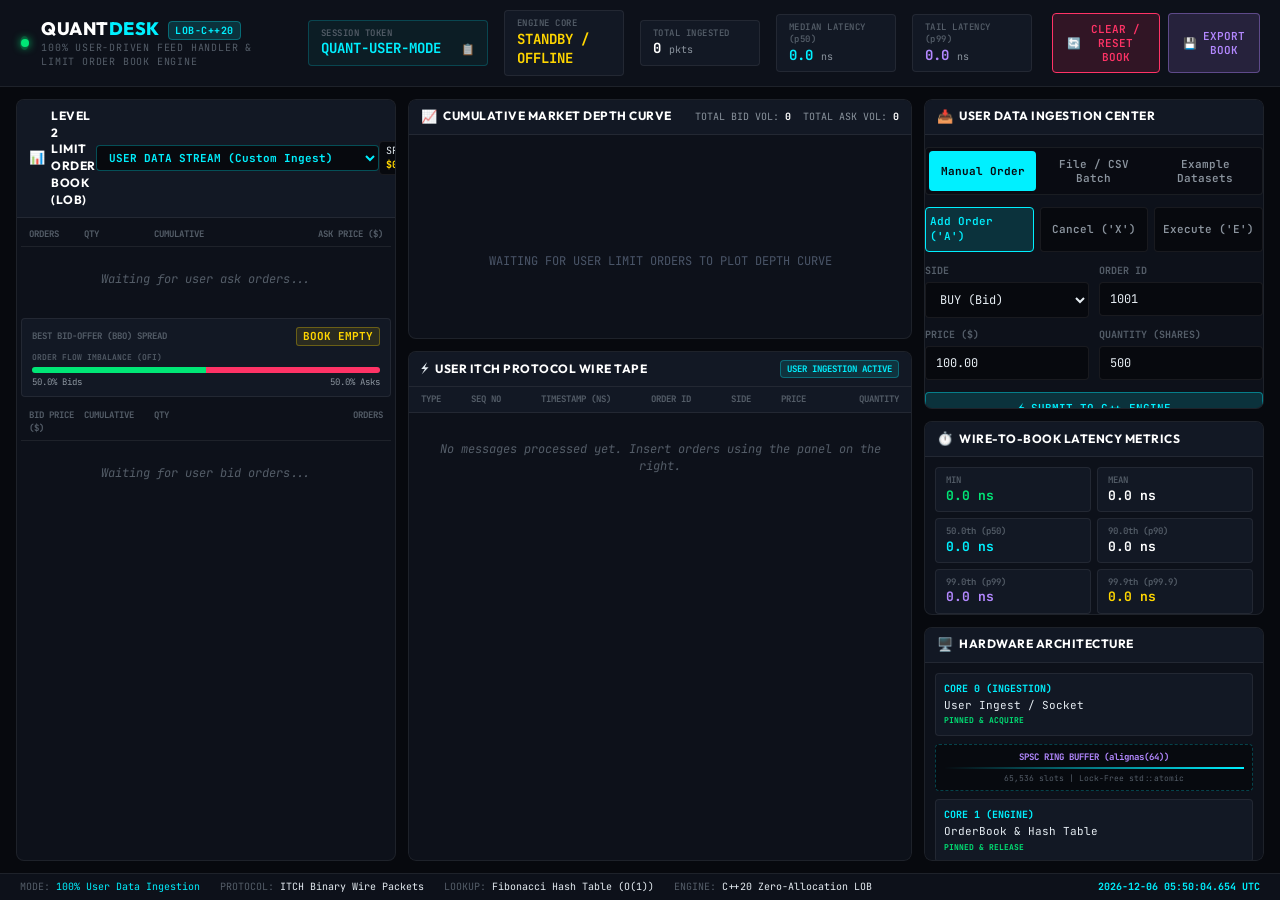
==== web/index.html @ d64a5dad "Initial commit: Institutional C++20 HFT Limit Order Book Engine & User Ingestion Visualizer" ====
<!DOCTYPE html>
<html lang="en">
<head>
    <meta charset="UTF-8">
    <meta name="viewport" content="width=device-width, initial-scale=1.0">
    <title>QuantDesk | Ultra-Low Latency Market Data & Limit Order Book Visualizer</title>
    <meta name="description" content="Institutional HFT Market Data Feed Handler & Level 2 Limit Order Book Real-Time User Data Ingestion Visualizer">
    <link rel="preconnect" href="https://fonts.googleapis.com">
    <link rel="preconnect" href="https://fonts.gstatic.com" crossorigin>
    <link href="https://fonts.googleapis.com/css2?family=JetBrains+Mono:ital,wght@0,300;0,400;0,500;0,700;1,400&family=Outfit:wght@400;500;600;700;800&display=swap" rel="stylesheet">
    <link rel="stylesheet" href="style.css">
</head>
<body class="dark-theme">
    <!-- Top Global Status Bar -->
    <header class="terminal-header">
        <div class="logo-cluster">
            <div class="status-pulse-ring">
                <span class="status-dot"></span>
            </div>
            <div class="logo-text">
                <h1>QUANT<span class="highlight">DESK</span> <span class="badge-hft">LOB-C++20</span></h1>
                <p class="subtitle">100% USER-DRIVEN FEED HANDLER & LIMIT ORDER BOOK ENGINE</p>
            </div>
        </div>

        <div class="global-metrics">
            <div class="metric-card session-card" id="session-card">
                <span class="metric-label">SESSION TOKEN</span>
                <div class="session-token-wrapper">
                    <span class="metric-value text-cyan" id="session-token-val">QUANT-USER-MODE</span>
                    <button id="btn-copy-token" class="btn-icon-only" title="Copy Session Token">📋</button>
                </div>
            </div>
            <div class="metric-card">
                <span class="metric-label">ENGINE CORE</span>
                <span class="metric-value status-online" id="engine-status">ONLINE (HOT-PATH)</span>
            </div>
            <div class="metric-card">
                <span class="metric-label">TOTAL INGESTED</span>
                <span class="metric-value" id="total-ingested-val">0 <small>pkts</small></span>
            </div>
            <div class="metric-card">
                <span class="metric-label">MEDIAN LATENCY (p50)</span>
                <span class="metric-value text-cyan" id="p50-val">0.0 <small>ns</small></span>
            </div>
            <div class="metric-card">
                <span class="metric-label">TAIL LATENCY (p99)</span>
                <span class="metric-value text-purple" id="p99-val">0.0 <small>ns</small></span>
            </div>
        </div>

        <div class="header-actions">
            <button id="btn-reset-book" class="btn btn-danger" title="Clear all orders in book and reset sequence">
                <span class="btn-icon">🔄</span> CLEAR / RESET BOOK
            </button>
            <button id="btn-export-book" class="btn btn-secondary" title="Export current L2 book state as CSV">
                <span class="btn-icon">💾</span> EXPORT BOOK
            </button>
        </div>
    </header>

    <!-- Main Workspace Grid -->
    <main class="dashboard-grid">
        
        <!-- Left Column: Level 2 Limit Order Book (LOB) Ladder -->
        <section class="panel lob-panel">
            <div class="panel-header">
                <div class="panel-title">
                    <span class="icon">📊</span>
                    <h2>LEVEL 2 LIMIT ORDER BOOK (LOB)</h2>
                </div>
                <div class="stock-watchlist-bar">
                    <select id="stock-selector" class="stock-select">
                        <option value="CUSTOM">USER DATA STREAM (Custom Ingest)</option>
                        <option value="AAPL">AAPL - Apple Inc ($225.00)</option>
                        <option value="NVDA">NVDA - NVIDIA Corp ($125.00)</option>
                        <option value="MSFT">MSFT - Microsoft Corp ($415.00)</option>
                        <option value="BTCUSD">BTC/USD - Bitcoin Spot ($65,000.00)</option>
                    </select>
                </div>
                <div class="book-summary-tags">
                    <span class="tag tag-spread">SPREAD: <strong id="lbl-spread">$0.00</strong></span>
                    <span class="tag tag-mid">MID: <strong id="lbl-mid">$0.00</strong></span>
                    <span class="tag tag-micro">MICRO: <strong id="lbl-micro">$0.00</strong></span>
                </div>
            </div>

            <div class="lob-container">
                <!-- Asks Table (Sorted Ascending, Top of Book at bottom) -->
                <div class="lob-half asks-half">
                    <div class="lob-table-header">
                        <span>ORDERS</span>
                        <span>QTY</span>
                        <span>CUMULATIVE</span>
                        <span class="text-right">ASK PRICE ($)</span>
                    </div>
                    <div class="lob-rows" id="asks-rows">
                        <div class="empty-book-hint">Waiting for user ask orders...</div>
                    </div>
                </div>

                <!-- Spread Bar / BBO Separator -->
                <div class="bbo-separator">
                    <div class="bbo-indicator">
                        <span class="bbo-label">BEST BID-OFFER (BBO) SPREAD</span>
                        <span class="bbo-spread-badge" id="bbo-spread-badge">BOOK EMPTY</span>
                    </div>
                    <div class="imbalance-meter">
                        <span class="imbalance-label">ORDER FLOW IMBALANCE (OFI)</span>
                        <div class="imbalance-bar-container">
                            <div class="imbalance-fill-bid" id="ofi-bid-bar" style="width: 50%;"></div>
                            <div class="imbalance-fill-ask" id="ofi-ask-bar" style="width: 50%;"></div>
                        </div>
                        <div class="imbalance-values">
                            <span id="ofi-bid-pct">50.0% Bids</span>
                            <span id="ofi-ask-pct">50.0% Asks</span>
                        </div>
                    </div>
                </div>

                <!-- Bids Table (Sorted Descending, Top of Book at top) -->
                <div class="lob-half bids-half">
                    <div class="lob-table-header">
                        <span>BID PRICE ($)</span>
                        <span>CUMULATIVE</span>
                        <span>QTY</span>
                        <span class="text-right">ORDERS</span>
                    </div>
                    <div class="lob-rows" id="bids-rows">
                        <div class="empty-book-hint">Waiting for user bid orders...</div>
                    </div>
                </div>
            </div>
        </section>

        <!-- Center Column: Visual Market Depth Chart & Time/Sales Tape -->
        <section class="panel center-panel">
            <!-- Market Depth Visualization -->
            <div class="sub-panel depth-chart-subpanel">
                <div class="panel-header">
                    <div class="panel-title">
                        <span class="icon">📈</span>
                        <h2>CUMULATIVE MARKET DEPTH CURVE</h2>
                    </div>
                    <div class="depth-stats">
                        <span>TOTAL BID VOL: <b id="total-bid-vol">0</b></span>
                        <span>TOTAL ASK VOL: <b id="total-ask-vol">0</b></span>
                    </div>
                </div>
                <div class="depth-canvas-wrapper">
                    <canvas id="depth-chart-canvas"></canvas>
                </div>
            </div>

            <!-- Real-Time Time & Sales (ITCH Protocol Packet Stream) -->
            <div class="sub-panel tape-subpanel">
                <div class="panel-header">
                    <div class="panel-title">
                        <span class="icon">⚡</span>
                        <h2>USER ITCH PROTOCOL WIRE TAPE</h2>
                    </div>
                    <span class="badge-live" id="tape-status-badge">USER INGESTION ACTIVE</span>
                </div>
                <div class="tape-table-header">
                    <span>TYPE</span>
                    <span>SEQ NO</span>
                    <span>TIMESTAMP (NS)</span>
                    <span>ORDER ID</span>
                    <span>SIDE</span>
                    <span>PRICE</span>
                    <span class="text-right">QUANTITY</span>
                </div>
                <div class="tape-stream" id="tape-stream">
                    <div class="empty-tape-hint">No messages processed yet. Insert orders using the panel on the right.</div>
                </div>
            </div>
        </section>

        <!-- Right Column: User Ingestion Deck & Diagnostic Suite -->
        <section class="panel right-panel">
            
            <!-- User Ingestion Center with Tabs -->
            <div class="sub-panel ingestion-subpanel">
                <div class="panel-header">
                    <div class="panel-title">
                        <span class="icon">📥</span>
                        <h2>USER DATA INGESTION CENTER</h2>
                    </div>
                </div>

                <!-- Ingestion Tabs -->
                <div class="ingestion-tabs">
                    <button class="tab-btn active" data-tab="tab-manual">Manual Order</button>
                    <button class="tab-btn" data-tab="tab-batch">File / CSV Batch</button>
                    <button class="tab-btn" data-tab="tab-examples">Example Datasets</button>
                </div>

                <!-- Tab 1: Manual Order Placement -->
                <div class="tab-content active" id="tab-manual">
                    <form id="form-manual-order" class="order-form">
                        <div class="form-row action-row">
                            <label class="radio-pill active">
                                <input type="radio" name="order-action" value="A" checked> Add Order ('A')
                            </label>
                            <label class="radio-pill">
                                <input type="radio" name="order-action" value="X"> Cancel ('X')
                            </label>
                            <label class="radio-pill">
                                <input type="radio" name="order-action" value="E"> Execute ('E')
                            </label>
                        </div>

                        <div class="form-grid">
                            <div class="form-group" id="grp-side">
                                <label for="inp-order-side">SIDE</label>
                                <select id="inp-order-side" class="form-control">
                                    <option value="B">BUY (Bid)</option>
                                    <option value="S">SELL (Ask)</option>
                                </select>
                            </div>

                            <div class="form-group">
                                <label for="inp-order-id">ORDER ID</label>
                                <input type="number" id="inp-order-id" class="form-control" value="1001" min="1" required>
                            </div>

                            <div class="form-group" id="grp-price">
                                <label for="inp-order-price">PRICE ($)</label>
                                <input type="number" id="inp-order-price" class="form-control" value="100.00" step="0.01" min="0.01" required>
                            </div>

                            <div class="form-group" id="grp-qty">
                                <label for="inp-order-qty">QUANTITY (SHARES)</label>
                                <input type="number" id="inp-order-qty" class="form-control" value="500" min="1" required>
                            </div>
                        </div>

                        <button type="submit" id="btn-submit-order" class="btn btn-primary btn-block">
                            <span class="btn-icon">⚡</span> SUBMIT TO C++ ENGINE
                        </button>
                    </form>
                </div>

                <!-- Tab 2: File Upload & Batch CSV/JSON Ingestion -->
                <div class="tab-content" id="tab-batch">
                    <div class="batch-upload-box">
                        <div class="file-dropzone" id="file-dropzone">
                            <span class="drop-icon">📁</span>
                            <span>Drop CSV / TXT / JSON data file or click to browse</span>
                            <input type="file" id="file-input" accept=".csv,.txt,.json,.dat" class="hidden-file-input">
                        </div>

                        <div class="batch-textarea-wrapper">
                            <label for="txt-batch-input">OR PASTE RAW ORDER STREAM (CSV FORMAT):</label>
                            <textarea id="txt-batch-input" rows="5" class="batch-textarea" placeholder="A,1001,B,224.95,500&#10;A,1002,B,224.96,800&#10;A,1003,S,225.00,1200&#10;X,1001,0,0,0&#10;E,1003,0,225.00,500"></textarea>
                        </div>

                        <div class="batch-actions-row">
                            <button id="btn-ingest-batch" class="btn btn-primary">
                                <span class="btn-icon">🚀</span> INGEST BATCH TO ENGINE
                            </button>
                            <button id="btn-clear-batch-txt" class="btn btn-outline">
                                CLEAR
                            </button>
                        </div>
                    </div>
                </div>

                <!-- Tab 3: Curated Example Datasets -->
                <div class="tab-content" id="tab-examples">
                    <div class="examples-list">
                        <p class="examples-intro">Select a realistic institutional dataset to explore the engine:</p>
                        
                        <div class="example-card">
                            <div class="example-info">
                                <strong>AAPL L2 Limit Order Book</strong>
                                <small>16 msgs: Clean 5-level Bid/Ask book build + trade</small>
                            </div>
                            <button class="btn btn-sm btn-outline btn-load-example" data-example="aapl">LOAD AAPL</button>
                        </div>

                        <div class="example-card">
                            <div class="example-info">
                                <strong>NVDA High-Activity Order Flow</strong>
                                <small>20 msgs: Active flow with Adds, Cancels & Sweeps</small>
                            </div>
                            <button class="btn btn-sm btn-outline btn-load-example" data-example="nvda">LOAD NVDA</button>
                        </div>

                        <div class="example-card">
                            <div class="example-info">
                                <strong>Market Cross & Spread Sweep</strong>
                                <small>10 msgs: Order matching & top of book sweep</small>
                            </div>
                            <button class="btn btn-sm btn-outline btn-load-example" data-example="sweep">LOAD SWEEP</button>
                        </div>

                        <div class="example-card">
                            <div class="example-info">
                                <strong>100,000 Pkts Benchmark Burst</strong>
                                <small>High-speed microsecond stress test (Core 0 to Core 1)</small>
                            </div>
                            <button class="btn btn-sm btn-secondary" id="btn-run-burst-100k">RUN 100K BURST</button>
                        </div>
                    </div>
                </div>
            </div>

            <!-- Nanosecond Latency Profile -->
            <div class="sub-panel latency-subpanel">
                <div class="panel-header">
                    <div class="panel-title">
                        <span class="icon">⏱️</span>
                        <h2>WIRE-TO-BOOK LATENCY METRICS</h2>
                    </div>
                </div>
                <div class="latency-grid">
                    <div class="latency-cell">
                        <span class="cell-label">MIN</span>
                        <span class="cell-val text-green" id="lat-min">0.0 ns</span>
                    </div>
                    <div class="latency-cell">
                        <span class="cell-label">MEAN</span>
                        <span class="cell-val" id="lat-mean">0.0 ns</span>
                    </div>
                    <div class="latency-cell">
                        <span class="cell-label">50.0th (p50)</span>
                        <span class="cell-val text-cyan" id="lat-p50">0.0 ns</span>
                    </div>
                    <div class="latency-cell">
                        <span class="cell-label">90.0th (p90)</span>
                        <span class="cell-val" id="lat-p90">0.0 ns</span>
                    </div>
                    <div class="latency-cell">
                        <span class="cell-label">99.0th (p99)</span>
                        <span class="cell-val text-purple" id="lat-p99">0.0 ns</span>
                    </div>
                    <div class="latency-cell">
                        <span class="cell-label">99.9th (p99.9)</span>
                        <span class="cell-val text-yellow" id="lat-p999">0.0 ns</span>
                    </div>
                </div>
            </div>

            <!-- Hardware Topology & Zero-Lock SPSC -->
            <div class="sub-panel hardware-subpanel">
                <div class="panel-header">
                    <div class="panel-title">
                        <span class="icon">🖥️</span>
                        <h2>HARDWARE ARCHITECTURE</h2>
                    </div>
                </div>
                <div class="hardware-topology">
                    <div class="core-box core-0">
                        <div class="core-tag">CORE 0 (INGESTION)</div>
                        <div class="core-stat">User Ingest / Socket</div>
                        <div class="core-status">PINNED & ACQUIRE</div>
                    </div>
                    <div class="spsc-link">
                        <span class="spsc-badge">SPSC RING BUFFER (alignas(64))</span>
                        <div class="spsc-flow-animation"></div>
                        <span class="spsc-capacity">65,536 slots | Lock-Free std::atomic</span>
                    </div>
                    <div class="core-box core-1">
                        <div class="core-tag">CORE 1 (ENGINE)</div>
                        <div class="core-stat">OrderBook & Hash Table</div>
                        <div class="core-status">PINNED & RELEASE</div>
                    </div>
                </div>
            </div>

        </section>

    </main>

    <!-- Footer Terminal Bar -->
    <footer class="terminal-footer">
        <div class="footer-item">
            <span class="key">MODE:</span> <span class="val text-cyan">100% User Data Ingestion</span>
        </div>
        <div class="footer-item">
            <span class="key">PROTOCOL:</span> <span class="val">ITCH Binary Wire Packets</span>
        </div>
        <div class="footer-item">
            <span class="key">LOOKUP:</span> <span class="val">Fibonacci Hash Table (O(1))</span>
        </div>
        <div class="footer-item">
            <span class="key">ENGINE:</span> <span class="val">C++20 Zero-Allocation LOB</span>
        </div>
        <div class="footer-item time-item">
            <span id="live-clock">00:00:00.000 UTC</span>
        </div>
    </footer>

    <script src="app.js"></script>
</body>
</html>
---- web/style.css ----
/* ==========================================================================
   QuantDesk - High-Frequency Trading (HFT) Dashboard CSS
   Sleek Dark Theme | Glassmorphism | JetBrains Mono & Outfit
   ========================================================================== */

:root {
    --bg-main: #07090e;
    --bg-panel: #0d111a;
    --bg-subpanel: #121824;
    --bg-row-hover: #192233;
    
    --border-subtle: rgba(255, 255, 255, 0.07);
    --border-accent: rgba(0, 240, 255, 0.25);
    
    --text-primary: #e6edf3;
    --text-secondary: #8b949e;
    --text-muted: #545d68;
    
    --color-bid: #00e676;
    --color-bid-bg: rgba(0, 230, 118, 0.12);
    --color-bid-glow: rgba(0, 230, 118, 0.35);
    
    --color-ask: #ff3366;
    --color-ask-bg: rgba(255, 51, 102, 0.12);
    --color-ask-glow: rgba(255, 51, 102, 0.35);
    
    --color-cyan: #00f0ff;
    --color-purple: #b388ff;
    --color-yellow: #ffd600;
    --color-orange: #ff9100;
    
    --font-mono: 'JetBrains Mono', monospace;
    --font-sans: 'Outfit', -apple-system, BlinkMacSystemFont, sans-serif;
    
    --radius-sm: 4px;
    --radius-md: 8px;
    --radius-lg: 12px;
}

* {
    margin: 0;
    padding: 0;
    box-sizing: border-box;
}

body.dark-theme {
    background-color: var(--bg-main);
    color: var(--text-primary);
    font-family: var(--font-mono);
    font-size: 13px;
    line-height: 1.4;
    overflow-x: hidden;
    height: 100vh;
    display: flex;
    flex-direction: column;
}

/* ==========================================================================
   Header / Global Metrics Bar
   ========================================================================== */
.terminal-header {
    background: var(--bg-panel);
    border-bottom: 1px solid var(--border-subtle);
    padding: 10px 20px;
    display: flex;
    align-items: center;
    justify-content: space-between;
    gap: 20px;
    flex-wrap: nowrap;
}

.logo-cluster {
    display: flex;
    align-items: center;
    gap: 12px;
}

.status-pulse-ring {
    width: 14px;
    height: 14px;
    border-radius: 50%;
    background: rgba(0, 230, 118, 0.2);
    display: flex;
    align-items: center;
    justify-content: center;
    animation: pulseGlow 2s infinite ease-in-out;
}

.status-dot {
    width: 8px;
    height: 8px;
    background: var(--color-bid);
    border-radius: 50%;
    box-shadow: 0 0 8px var(--color-bid);
}

@keyframes pulseGlow {
    0% { transform: scale(1); opacity: 0.8; }
    50% { transform: scale(1.3); opacity: 0.3; }
    100% { transform: scale(1); opacity: 0.8; }
}

.logo-text h1 {
    font-family: var(--font-sans);
    font-size: 18px;
    font-weight: 800;
    letter-spacing: 0.5px;
    color: #ffffff;
}

.logo-text .highlight {
    color: var(--color-cyan);
}

.badge-hft {
    font-family: var(--font-mono);
    font-size: 10px;
    font-weight: 700;
    background: rgba(0, 240, 255, 0.15);
    color: var(--color-cyan);
    border: 1px solid rgba(0, 240, 255, 0.3);
    padding: 2px 6px;
    border-radius: var(--radius-sm);
    margin-left: 6px;
    vertical-align: middle;
}

.logo-text .subtitle {
    font-size: 10px;
    color: var(--text-muted);
    letter-spacing: 0.8px;
}

.global-metrics {
    display: flex;
    align-items: center;
    gap: 16px;
}

.metric-card {
    background: var(--bg-subpanel);
    border: 1px solid var(--border-subtle);
    padding: 6px 12px;
    border-radius: var(--radius-sm);
    display: flex;
    flex-direction: column;
    min-width: 120px;
}

.session-card {
    background: rgba(0, 240, 255, 0.05);
    border-color: rgba(0, 240, 255, 0.2);
    min-width: 180px;
}

.session-token-wrapper {
    display: flex;
    align-items: center;
    justify-content: space-between;
    gap: 6px;
}

.btn-icon-only {
    background: transparent;
    border: none;
    cursor: pointer;
    font-size: 11px;
    opacity: 0.7;
    transition: opacity 0.2s;
}

.btn-icon-only:hover {
    opacity: 1;
}

.stock-watchlist-bar {
    display: flex;
    align-items: center;
    gap: 8px;
}

.stock-select {
    background: var(--bg-main);
    color: var(--color-cyan);
    border: 1px solid rgba(0, 240, 255, 0.3);
    padding: 4px 8px;
    border-radius: var(--radius-sm);
    font-family: var(--font-mono);
    font-size: 11px;
    font-weight: 700;
    outline: none;
    cursor: pointer;
}

.stock-select option {
    background: var(--bg-subpanel);
    color: var(--text-primary);
}

.metric-label {
    font-size: 9px;
    color: var(--text-muted);
    font-weight: 600;
    letter-spacing: 0.5px;
}


.metric-value {
    font-size: 14px;
    font-weight: 700;
    color: #ffffff;
}

.metric-value small {
    font-size: 10px;
    font-weight: 400;
    color: var(--text-secondary);
}

.status-online {
    color: var(--color-bid) !important;
}

.text-cyan { color: var(--color-cyan) !important; }
.text-purple { color: var(--color-purple) !important; }
.text-green { color: var(--color-bid) !important; }
.text-yellow { color: var(--color-yellow) !important; }
.text-red { color: var(--color-ask) !important; }
.text-right { text-align: right; }

.header-actions {
    display: flex;
    gap: 8px;
}

.btn {
    font-family: var(--font-mono);
    font-size: 11px;
    font-weight: 600;
    padding: 8px 14px;
    border-radius: var(--radius-sm);
    cursor: pointer;
    border: 1px solid transparent;
    transition: all 0.2s ease;
    display: inline-flex;
    align-items: center;
    gap: 6px;
}

.btn-primary {
    background: rgba(0, 240, 255, 0.15);
    color: var(--color-cyan);
    border-color: rgba(0, 240, 255, 0.4);
}

.btn-primary:hover {
    background: rgba(0, 240, 255, 0.25);
    box-shadow: 0 0 12px rgba(0, 240, 255, 0.3);
}

.btn-secondary {
    background: rgba(179, 136, 255, 0.15);
    color: var(--color-purple);
    border-color: rgba(179, 136, 255, 0.4);
}

.btn-secondary:hover {
    background: rgba(179, 136, 255, 0.25);
    box-shadow: 0 0 12px rgba(179, 136, 255, 0.3);
}

.btn-outline {
    background: transparent;
    color: var(--text-secondary);
    border-color: var(--border-subtle);
}

.btn-outline:hover {
    background: var(--bg-row-hover);
    color: var(--text-primary);
    border-color: rgba(255, 255, 255, 0.2);
}

.btn-sm {
    padding: 5px 10px;
    font-size: 10px;
}

/* ==========================================================================
   Main Grid Layout
   ========================================================================== */
.dashboard-grid {
    flex: 1;
    display: grid;
    grid-template-columns: 380px 1fr 340px;
    gap: 12px;
    padding: 12px 16px;
    overflow: hidden;
}

.panel {
    background: var(--bg-panel);
    border: 1px solid var(--border-subtle);
    border-radius: var(--radius-md);
    display: flex;
    flex-direction: column;
    overflow: hidden;
}

.panel-header {
    background: var(--bg-subpanel);
    border-bottom: 1px solid var(--border-subtle);
    padding: 8px 12px;
    display: flex;
    align-items: center;
    justify-content: space-between;
}

.panel-title {
    display: flex;
    align-items: center;
    gap: 6px;
}

.panel-title h2 {
    font-family: var(--font-sans);
    font-size: 12px;
    font-weight: 700;
    letter-spacing: 0.5px;
    color: #ffffff;
}

.book-summary-tags {
    display: flex;
    gap: 6px;
}

.tag {
    font-size: 10px;
    padding: 2px 6px;
    border-radius: var(--radius-sm);
    background: var(--bg-main);
    border: 1px solid var(--border-subtle);
}

.tag-spread strong { color: var(--color-yellow); }
.tag-mid strong { color: var(--color-cyan); }
.tag-micro strong { color: var(--color-purple); }

/* ==========================================================================
   Level 2 Limit Order Book (LOB) Ladder
   ========================================================================== */
.lob-panel {
    display: flex;
    flex-direction: column;
}

.lob-container {
    flex: 1;
    display: flex;
    flex-direction: column;
    overflow-y: auto;
    padding: 4px;
}

.lob-half {
    display: flex;
    flex-direction: column;
}

.lob-table-header {
    display: grid;
    grid-template-columns: 55px 70px 85px 1fr;
    padding: 6px 8px;
    font-size: 9px;
    font-weight: 700;
    color: var(--text-muted);
    border-bottom: 1px solid var(--border-subtle);
}

.lob-rows {
    display: flex;
    flex-direction: column;
    gap: 2px;
}

.lob-row {
    display: grid;
    grid-template-columns: 55px 70px 85px 1fr;
    padding: 5px 8px;
    font-size: 12px;
    font-weight: 500;
    position: relative;
    border-radius: 2px;
    transition: background 0.15s ease;
    align-items: center;
}

.lob-row .depth-bar {
    position: absolute;
    top: 0;
    bottom: 0;
    right: 0;
    pointer-events: none;
    z-index: 0;
    opacity: 0.4;
    transition: width 0.2s cubic-bezier(0.2, 0.8, 0.2, 1);
}

.lob-row span {
    position: relative;
    z-index: 1;
}

.ask-row {
    color: #ff99aa;
}
.ask-row:hover {
    background: rgba(255, 51, 102, 0.1);
}
.ask-row .depth-bar {
    background: linear-gradient(90deg, rgba(255, 51, 102, 0.05), rgba(255, 51, 102, 0.4));
    border-right: 2px solid var(--color-ask);
}
.ask-row .price-col {
    color: var(--color-ask);
    font-weight: 700;
}

.bid-row {
    color: #99ffbb;
}
.bid-row:hover {
    background: rgba(0, 230, 118, 0.1);
}
.bid-row .depth-bar {
    background: linear-gradient(90deg, rgba(0, 230, 118, 0.05), rgba(0, 230, 118, 0.4));
    border-right: 2px solid var(--color-bid);
}
.bid-row .price-col {
    color: var(--color-bid);
    font-weight: 700;
}

.bbo-separator {
    background: var(--bg-subpanel);
    border: 1px solid var(--border-subtle);
    margin: 6px 0;
    padding: 8px 10px;
    border-radius: var(--radius-sm);
    display: flex;
    flex-direction: column;
    gap: 6px;
}

.bbo-indicator {
    display: flex;
    justify-content: space-between;
    align-items: center;
}

.bbo-label {
    font-size: 9px;
    font-weight: 700;
    color: var(--text-muted);
}

.bbo-spread-badge {
    font-size: 11px;
    font-weight: 700;
    color: var(--color-yellow);
    background: rgba(255, 214, 0, 0.1);
    border: 1px solid rgba(255, 214, 0, 0.3);
    padding: 1px 6px;
    border-radius: 3px;
}

.imbalance-meter {
    display: flex;
    flex-direction: column;
    gap: 3px;
}

.imbalance-label {
    font-size: 8px;
    color: var(--text-muted);
    font-weight: 600;
}

.imbalance-bar-container {
    height: 6px;
    background: #1c2433;
    border-radius: 3px;
    display: flex;
    overflow: hidden;
}

.imbalance-fill-bid {
    background: var(--color-bid);
    transition: width 0.3s ease;
}

.imbalance-fill-ask {
    background: var(--color-ask);
    transition: width 0.3s ease;
}

.imbalance-values {
    display: flex;
    justify-content: space-between;
    font-size: 9px;
    color: var(--text-secondary);
}

/* ==========================================================================
   Center Panel: Depth Chart & Packet Tape
   ========================================================================== */
.center-panel {
    display: flex;
    flex-direction: column;
    gap: 12px;
    background: transparent;
    border: none;
}

.sub-panel {
    background: var(--bg-panel);
    border: 1px solid var(--border-subtle);
    border-radius: var(--radius-md);
    overflow: hidden;
    display: flex;
    flex-direction: column;
}

.depth-chart-subpanel {
    height: 240px;
}

.depth-stats {
    font-size: 10px;
    color: var(--text-secondary);
    display: flex;
    gap: 12px;
}
.depth-stats b { color: #ffffff; }

.depth-canvas-wrapper {
    flex: 1;
    position: relative;
    padding: 8px;
}

#depth-chart-canvas {
    width: 100%;
    height: 100%;
    display: block;
}

.tape-subpanel {
    flex: 1;
    min-height: 250px;
}

.badge-live {
    font-size: 9px;
    font-weight: 700;
    color: var(--color-cyan);
    background: rgba(0, 240, 255, 0.12);
    border: 1px solid rgba(0, 240, 255, 0.3);
    padding: 2px 6px;
    border-radius: var(--radius-sm);
    animation: pulseGlow 1.5s infinite;
}

.tape-table-header {
    display: grid;
    grid-template-columns: 50px 70px 110px 80px 50px 70px 1fr;
    padding: 6px 12px;
    font-size: 9px;
    font-weight: 700;
    color: var(--text-muted);
    border-bottom: 1px solid var(--border-subtle);
    background: var(--bg-subpanel);
}

.tape-stream {
    flex: 1;
    overflow-y: hidden;
    display: flex;
    flex-direction: column;
    gap: 2px;
    padding: 4px;
}

.tape-row {
    display: grid;
    grid-template-columns: 50px 70px 110px 80px 50px 70px 1fr;
    padding: 4px 8px;
    font-size: 11px;
    border-radius: 2px;
    background: rgba(255, 255, 255, 0.02);
    transition: all 0.2s ease;
    animation: fadeInSlide 0.15s ease-out;
}

@keyframes fadeInSlide {
    0% { opacity: 0; transform: translateY(-4px); }
    100% { opacity: 1; transform: translateY(0); }
}

.tape-row.type-A { color: var(--color-cyan); }
.tape-row.type-X { color: var(--color-orange); }
.tape-row.type-E { color: var(--color-purple); font-weight: 700; background: rgba(179, 136, 255, 0.08); }

.tag-msg {
    font-size: 9px;
    font-weight: 700;
    padding: 1px 4px;
    border-radius: 2px;
    text-align: center;
    width: fit-content;
}
.tag-A { background: rgba(0, 240, 255, 0.2); color: var(--color-cyan); }
.tag-X { background: rgba(255, 145, 0, 0.2); color: var(--color-orange); }
.tag-E { background: rgba(179, 136, 255, 0.25); color: var(--color-purple); }

/* ==========================================================================
   Right Column: Diagnostics & Hardware
   ========================================================================== */
.right-panel {
    display: flex;
    flex-direction: column;
    gap: 12px;
    background: transparent;
    border: none;
}

.latency-grid {
    display: grid;
    grid-template-columns: 1fr 1fr;
    gap: 6px;
    padding: 10px;
}

.latency-cell {
    background: var(--bg-subpanel);
    border: 1px solid var(--border-subtle);
    padding: 6px 10px;
    border-radius: var(--radius-sm);
    display: flex;
    flex-direction: column;
}

.cell-label {
    font-size: 9px;
    color: var(--text-muted);
    font-weight: 600;
}

.cell-val {
    font-size: 13px;
    font-weight: 700;
    color: #ffffff;
}

.latency-histogram-box {
    padding: 0 10px 10px 10px;
}

.histogram-title {
    font-size: 8px;
    color: var(--text-muted);
    font-weight: 700;
    margin-bottom: 6px;
}

.hist-bars {
    display: grid;
    grid-template-columns: repeat(5, 1fr);
    gap: 4px;
    height: 50px;
    align-items: flex-end;
}

.hist-bar-col {
    display: flex;
    flex-direction: column;
    align-items: center;
    height: 100%;
    justify-content: flex-end;
    gap: 2px;
}

.hist-fill {
    width: 100%;
    background: linear-gradient(180deg, var(--color-cyan), rgba(0, 240, 255, 0.2));
    border-radius: 2px 2px 0 0;
    min-height: 4px;
    transition: height 0.3s ease;
}

.hist-bar-col span {
    font-size: 8px;
    color: var(--text-muted);
}

.hardware-topology {
    padding: 10px;
    display: flex;
    flex-direction: column;
    gap: 8px;
}

.core-box {
    background: var(--bg-subpanel);
    border: 1px solid var(--border-subtle);
    padding: 8px;
    border-radius: var(--radius-sm);
    display: flex;
    flex-direction: column;
    gap: 2px;
}

.core-tag {
    font-size: 10px;
    font-weight: 700;
    color: var(--color-cyan);
}

.core-stat {
    font-size: 11px;
    color: var(--text-primary);
}

.core-status {
    font-size: 8px;
    color: var(--color-bid);
    font-weight: 700;
}

.spsc-link {
    background: rgba(0, 0, 0, 0.4);
    border: 1px dashed var(--border-accent);
    padding: 6px 8px;
    border-radius: var(--radius-sm);
    text-align: center;
    display: flex;
    flex-direction: column;
    gap: 4px;
    position: relative;
}

.spsc-badge {
    font-size: 9px;
    font-weight: 700;
    color: var(--color-purple);
}

.spsc-capacity {
    font-size: 8px;
    color: var(--text-muted);
}

.spsc-flow-animation {
    height: 2px;
    background: linear-gradient(90deg, transparent, var(--color-cyan), transparent);
    background-size: 200% 100%;
    animation: flowLine 1.5s infinite linear;
}

@keyframes flowLine {
    0% { background-position: 200% 0; }
    100% { background-position: -200% 0; }
}

.controls-list {
    padding: 10px;
    display: flex;
    flex-direction: column;
    gap: 10px;
}

.control-row {
    display: flex;
    flex-direction: column;
    gap: 4px;
}

.control-row label {
    font-size: 10px;
    color: var(--text-secondary);
    display: flex;
    justify-content: space-between;
}
.control-row label span {
    color: var(--color-cyan);
    font-weight: 700;
}

input[type="range"] {
    appearance: none;
    -webkit-appearance: none;
    width: 100%;
    height: 4px;
    background: #1e2638;
    border-radius: 2px;
    outline: none;
}

input[type="range"]::-webkit-slider-thumb {
    appearance: none;
    -webkit-appearance: none;
    width: 12px;
    height: 12px;
    border-radius: 50%;
    background: var(--color-cyan);
    cursor: pointer;
    box-shadow: 0 0 6px var(--color-cyan);
}

.control-buttons-grid {
    display: grid;
    grid-template-columns: 1fr 1fr;
    gap: 6px;
    margin-top: 4px;
}

/* ==========================================================================
   Footer Status Bar
   ========================================================================== */
.terminal-footer {
    background: var(--bg-panel);
    border-top: 1px solid var(--border-subtle);
    padding: 6px 20px;
    display: flex;
    align-items: center;
    gap: 20px;
    font-size: 10px;
    color: var(--text-muted);
}

.footer-item {
    display: flex;
    gap: 6px;
}

/* ==========================================================================
   Modal Overlay: Investor Stock Manager
   ========================================================================== */
.modal-overlay {
    position: fixed;
    top: 0;
    left: 0;
    width: 100vw;
    height: 100vh;
    background: rgba(7, 9, 14, 0.85);
    backdrop-filter: blur(6px);
    z-index: 999;
    display: flex;
    align-items: center;
    justify-content: center;
    transition: opacity 0.25s ease;
}

.modal-overlay.hidden {
    display: none;
    opacity: 0;
    pointer-events: none;
}

.modal-card {
    background: var(--bg-panel);
    border: 1px solid var(--border-accent);
    box-shadow: 0 0 30px rgba(0, 240, 255, 0.2);
    border-radius: var(--radius-md);
    width: 420px;
    max-width: 90vw;
    display: flex;
    flex-direction: column;
    overflow: hidden;
    animation: modalPop 0.2s cubic-bezier(0.2, 0.8, 0.2, 1);
}

@keyframes modalPop {
    0% { transform: scale(0.92); opacity: 0; }
    100% { transform: scale(1); opacity: 1; }
}

.modal-header {
    background: var(--bg-subpanel);
    border-bottom: 1px solid var(--border-subtle);
    padding: 12px 16px;
    display: flex;
    align-items: center;
    justify-content: space-between;
}

.modal-header h3 {
    font-family: var(--font-sans);
    font-size: 13px;
    font-weight: 700;
    color: var(--color-cyan);
}

.modal-close {
    background: transparent;
    border: none;
    color: var(--text-secondary);
    font-size: 20px;
    cursor: pointer;
}

.modal-close:hover {
    color: #ffffff;
}

.modal-body {
    padding: 16px;
    display: flex;
    flex-direction: column;
    gap: 12px;
}

.form-group {
    display: flex;
    flex-direction: column;
    gap: 4px;
}

.form-group label {
    font-size: 10px;
    color: var(--text-muted);
    font-weight: 700;
}

.form-group input {
    background: var(--bg-main);
    border: 1px solid var(--border-subtle);
    color: var(--text-primary);
    padding: 8px 10px;
    border-radius: var(--radius-sm);
    font-family: var(--font-mono);
    font-size: 12px;
    outline: none;
}

.form-group input:focus {
    border-color: var(--color-cyan);
    box-shadow: 0 0 8px rgba(0, 240, 255, 0.3);
}

.modal-footer {
    background: var(--bg-subpanel);
    border-top: 1px solid var(--border-subtle);
    padding: 12px 16px;
    display: flex;
    justify-content: flex-end;
    gap: 8px;
}


.footer-item .val {
    color: var(--text-primary);
}

.time-item {
    margin-left: auto;
    font-weight: 700;
    color: var(--color-cyan);
}

/* ==========================================================================
   User Ingestion Center & Form Styles
   ========================================================================== */
.ingestion-subpanel {
    display: flex;
    flex-direction: column;
    gap: 12px;
}

.ingestion-tabs {
    display: flex;
    background: rgba(0, 0, 0, 0.3);
    border: 1px solid var(--border-subtle);
    border-radius: var(--radius-sm);
    padding: 3px;
    gap: 4px;
}

.tab-btn {
    flex: 1;
    background: transparent;
    border: none;
    color: var(--text-secondary);
    font-family: var(--font-mono);
    font-size: 11px;
    font-weight: 600;
    padding: 6px 8px;
    border-radius: var(--radius-sm);
    cursor: pointer;
    transition: all 0.2s ease;
    text-align: center;
}

.tab-btn:hover {
    color: var(--text-primary);
    background: rgba(255, 255, 255, 0.05);
}

.tab-btn.active {
    background: var(--color-cyan);
    color: #07090e;
    font-weight: 700;
}

.tab-content {
    display: none;
}

.tab-content.active {
    display: block;
}

/* Order Form */
.order-form {
    display: flex;
    flex-direction: column;
    gap: 12px;
}

.action-row {
    display: flex;
    gap: 6px;
}

.radio-pill {
    flex: 1;
    display: flex;
    align-items: center;
    justify-content: center;
    gap: 4px;
    background: var(--bg-main);
    border: 1px solid var(--border-subtle);
    padding: 6px 4px;
    border-radius: var(--radius-sm);
    font-size: 11px;
    font-weight: 600;
    cursor: pointer;
    color: var(--text-secondary);
    transition: all 0.2s ease;
}

.radio-pill input {
    display: none;
}

.radio-pill:hover {
    border-color: rgba(255, 255, 255, 0.2);
}

.radio-pill.active {
    background: rgba(0, 240, 255, 0.15);
    border-color: var(--color-cyan);
    color: var(--color-cyan);
}

.form-grid {
    display: grid;
    grid-template-columns: 1fr 1fr;
    gap: 10px;
}

.form-control {
    background: var(--bg-main);
    border: 1px solid var(--border-subtle);
    color: var(--text-primary);
    padding: 8px 10px;
    border-radius: var(--radius-sm);
    font-family: var(--font-mono);
    font-size: 12px;
    outline: none;
    width: 100%;
}

.form-control:focus {
    border-color: var(--color-cyan);
    box-shadow: 0 0 8px rgba(0, 240, 255, 0.25);
}

.btn-block {
    width: 100%;
    justify-content: center;
}

.btn-danger {
    background: rgba(255, 51, 102, 0.15);
    border: 1px solid var(--color-ask);
    color: var(--color-ask);
}

.btn-danger:hover {
    background: var(--color-ask);
    color: #ffffff;
    box-shadow: 0 0 10px var(--color-ask-glow);
}

/* File Dropzone & Batch Textarea */
.file-dropzone {
    border: 2px dashed var(--border-subtle);
    border-radius: var(--radius-md);
    padding: 16px;
    text-align: center;
    display: flex;
    flex-direction: column;
    align-items: center;
    gap: 6px;
    color: var(--text-secondary);
    cursor: pointer;
    background: rgba(0, 0, 0, 0.2);
    transition: all 0.2s ease;
    margin-bottom: 10px;
}

.file-dropzone:hover, .file-dropzone.drag-active {
    border-color: var(--color-cyan);
    background: rgba(0, 240, 255, 0.05);
    color: var(--text-primary);
}

.drop-icon {
    font-size: 20px;
}

.hidden-file-input {
    display: none;
}

.batch-textarea-wrapper label {
    font-size: 10px;
    font-weight: 700;
    color: var(--text-muted);
    margin-bottom: 4px;
    display: block;
}

.batch-textarea {
    width: 100%;
    background: var(--bg-main);
    border: 1px solid var(--border-subtle);
    color: var(--text-primary);
    padding: 8px;
    font-family: var(--font-mono);
    font-size: 11px;
    border-radius: var(--radius-sm);
    resize: vertical;
    outline: none;
}

.batch-textarea:focus {
    border-color: var(--color-cyan);
}

.batch-actions-row {
    display: flex;
    gap: 8px;
    margin-top: 10px;
}

/* Examples List */
.examples-list {
    display: flex;
    flex-direction: column;
    gap: 8px;
}

.examples-intro {
    font-size: 11px;
    color: var(--text-secondary);
    margin-bottom: 4px;
}

.example-card {
    background: var(--bg-main);
    border: 1px solid var(--border-subtle);
    padding: 10px 12px;
    border-radius: var(--radius-sm);
    display: flex;
    align-items: center;
    justify-content: space-between;
    gap: 10px;
    transition: border-color 0.2s ease;
}

.example-card:hover {
    border-color: rgba(255, 255, 255, 0.2);
}

.example-info {
    display: flex;
    flex-direction: column;
    gap: 2px;
}

.example-info strong {
    font-size: 12px;
    color: var(--text-primary);
}

.example-info small {
    font-size: 10px;
    color: var(--text-muted);
}

/* Empty Hints */
.empty-book-hint, .empty-tape-hint {
    padding: 24px 16px;
    text-align: center;
    color: var(--text-muted);
    font-size: 12px;
    font-style: italic;
}
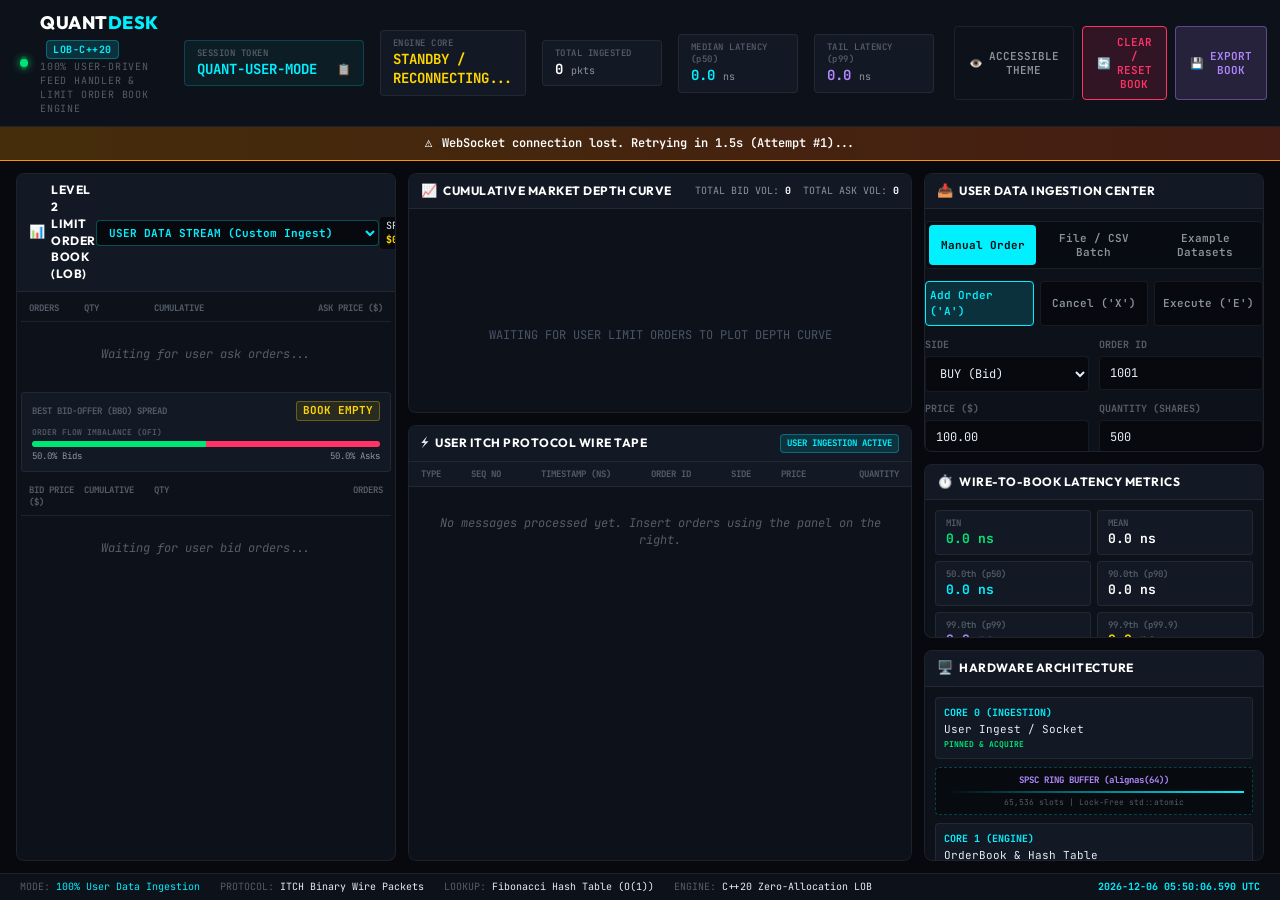
==== commit c2109b44: "feat: complete production-readiness hardening review across all 12 phases - Phase 1: Add protocol bo" ====
--- a/web/index.html
+++ b/web/index.html
@@ -50,17 +50,26 @@
         </div>
 
         <div class="header-actions">
-            <button id="btn-reset-book" class="btn btn-danger" title="Clear all orders in book and reset sequence">
+            <button id="btn-colorblind-mode" class="btn btn-outline" title="Toggle Accessible / Colorblind Mode" aria-label="Toggle Colorblind Mode">
+                <span class="btn-icon">👁️</span> ACCESSIBLE THEME
+            </button>
+            <button id="btn-reset-book" class="btn btn-danger" title="Clear all orders in book and reset sequence" aria-label="Clear or Reset Book">
                 <span class="btn-icon">🔄</span> CLEAR / RESET BOOK
             </button>
-            <button id="btn-export-book" class="btn btn-secondary" title="Export current L2 book state as CSV">
+            <button id="btn-export-book" class="btn btn-secondary" title="Export current L2 book state as CSV" aria-label="Export Book to CSV">
                 <span class="btn-icon">💾</span> EXPORT BOOK
             </button>
         </div>
     </header>
 
+    <!-- WebSocket Reconnecting Notification Banner -->
+    <div id="reconnect-banner" class="reconnect-banner hidden" role="alert">
+        <span class="pulse-warning">⚠️</span>
+        <span id="reconnect-msg">Reconnecting to C++ Limit Order Book bridge...</span>
+    </div>
+
     <!-- Main Workspace Grid -->
-    <main class="dashboard-grid">
+    <main class="dashboard-grid" role="main">
         
         <!-- Left Column: Level 2 Limit Order Book (LOB) Ladder -->
         <section class="panel lob-panel">
--- a/web/style.css
+++ b/web/style.css
@@ -1219,3 +1219,76 @@
     font-size: 12px;
     font-style: italic;
 }
+
+/* ==========================================================================
+   Accessible Colorblind Theme (Deuteranopia / Protanopia Safe)
+   ========================================================================== */
+body.colorblind-theme {
+    --color-bid: #2196f3;           /* High-contrast blue for Bids */
+    --color-bid-bg: rgba(33, 150, 243, 0.16);
+    --color-bid-glow: rgba(33, 150, 243, 0.4);
+
+    --color-ask: #ff9800;           /* High-contrast amber/orange for Asks */
+    --color-ask-bg: rgba(255, 152, 0, 0.16);
+    --color-ask-glow: rgba(255, 152, 0, 0.4);
+}
+
+/* ==========================================================================
+   WebSocket Reconnecting Banner
+   ========================================================================== */
+.reconnect-banner {
+    background: linear-gradient(90deg, rgba(255, 152, 0, 0.25), rgba(255, 87, 34, 0.25));
+    border-bottom: 1px solid var(--color-orange);
+    color: #fff;
+    padding: 8px 20px;
+    display: flex;
+    align-items: center;
+    justify-content: center;
+    gap: 10px;
+    font-size: 12px;
+    font-weight: 600;
+    transition: all 0.3s ease;
+}
+
+.reconnect-banner.hidden {
+    display: none;
+}
+
+.pulse-warning {
+    animation: blinkWarning 1s infinite;
+}
+
+@keyframes blinkWarning {
+    0%, 100% { opacity: 1; }
+    50% { opacity: 0.3; }
+}
+
+/* ==========================================================================
+   Responsive Breakpoints (Desktop -> Tablet -> Mobile)
+   ========================================================================== */
+@media (max-width: 1200px) {
+    .dashboard-grid {
+        grid-template-columns: 1fr 1fr;
+    }
+    .right-panel {
+        grid-column: span 2;
+    }
+}
+
+@media (max-width: 768px) {
+    .dashboard-grid {
+        grid-template-columns: 1fr;
+        height: auto;
+    }
+    .right-panel, .center-panel, .lob-panel {
+        grid-column: span 1;
+    }
+    .terminal-header {
+        flex-direction: column;
+        align-items: flex-start;
+        gap: 10px;
+    }
+    .global-metrics {
+        flex-wrap: wrap;
+    }
+}
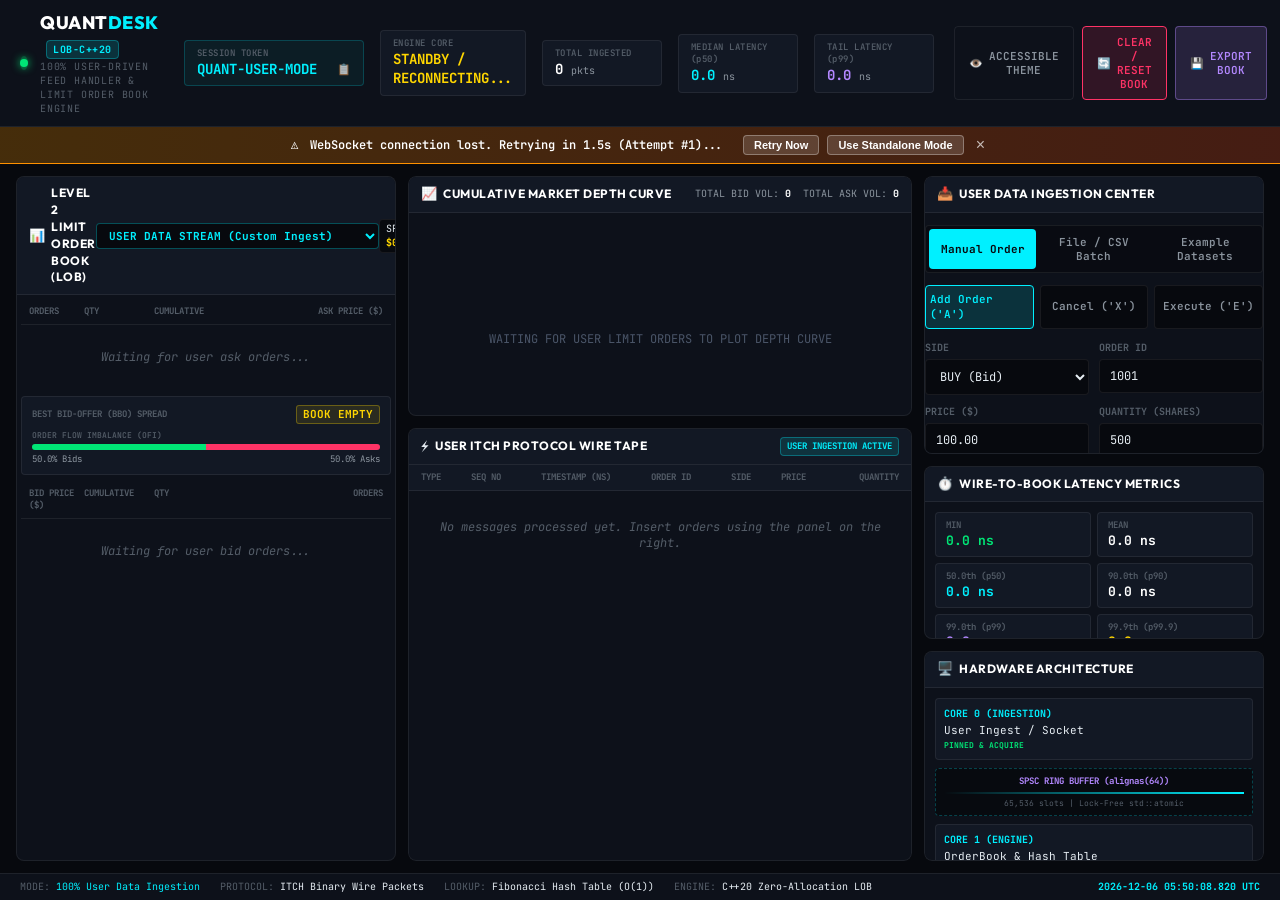
==== commit aa0d7519: "fix(web): add Retry Now, Use Standalone Mode, and Dismiss controls to WebSocket reconnect banner" ====
--- a/web/index.html
+++ b/web/index.html
@@ -66,6 +66,11 @@
     <div id="reconnect-banner" class="reconnect-banner hidden" role="alert">
         <span class="pulse-warning">⚠️</span>
         <span id="reconnect-msg">Reconnecting to C++ Limit Order Book bridge...</span>
+        <div class="banner-actions">
+            <button id="btn-banner-retry" class="btn-banner" title="Retry WebSocket Connection Now">Retry Now</button>
+            <button id="btn-banner-standalone" class="btn-banner" title="Use In-Browser Standalone Ingestion Mode">Use Standalone Mode</button>
+            <button id="btn-banner-dismiss" class="btn-banner-close" title="Dismiss notification">&times;</button>
+        </div>
     </div>
 
     <!-- Main Workspace Grid -->
--- a/web/style.css
+++ b/web/style.css
@@ -1244,10 +1244,50 @@
     display: flex;
     align-items: center;
     justify-content: center;
-    gap: 10px;
+    gap: 12px;
     font-size: 12px;
     font-weight: 600;
     transition: all 0.3s ease;
+    flex-wrap: wrap;
+}
+
+.banner-actions {
+    display: flex;
+    align-items: center;
+    gap: 8px;
+    margin-left: 8px;
+}
+
+.btn-banner {
+    background: rgba(255, 255, 255, 0.15);
+    border: 1px solid rgba(255, 255, 255, 0.3);
+    color: #fff;
+    padding: 3px 10px;
+    border-radius: 4px;
+    font-size: 11px;
+    font-weight: 600;
+    cursor: pointer;
+    transition: all 0.2s ease;
+}
+
+.btn-banner:hover {
+    background: rgba(255, 255, 255, 0.3);
+    border-color: #fff;
+}
+
+.btn-banner-close {
+    background: transparent;
+    border: none;
+    color: rgba(255, 255, 255, 0.7);
+    font-size: 16px;
+    line-height: 1;
+    cursor: pointer;
+    padding: 0 4px;
+    transition: color 0.2s ease;
+}
+
+.btn-banner-close:hover {
+    color: #fff;
 }
 
 .reconnect-banner.hidden {
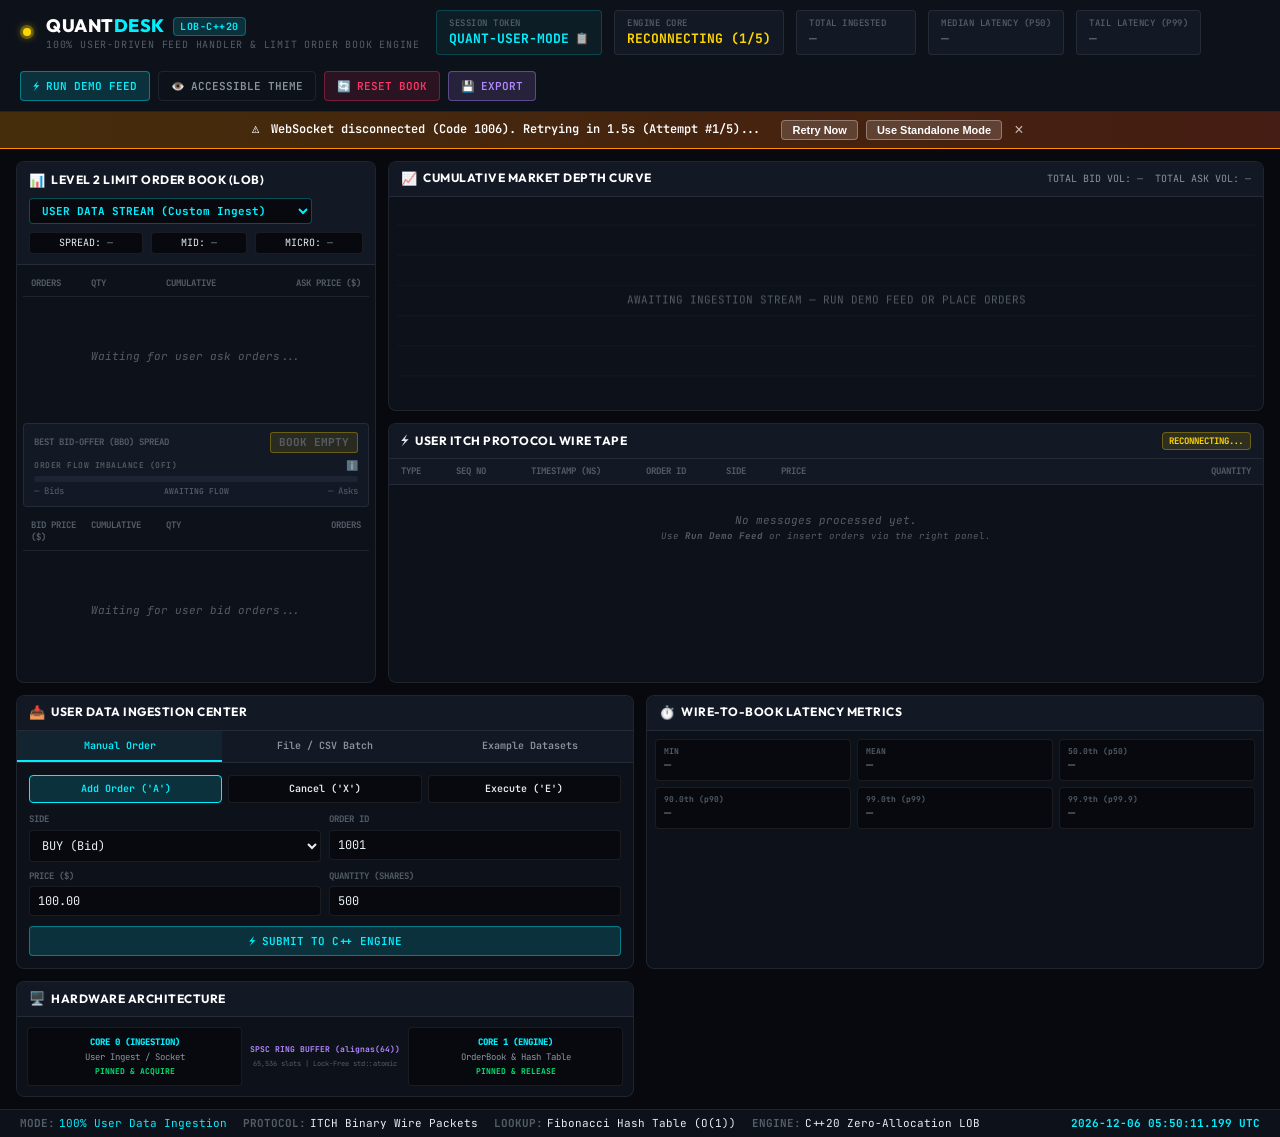
==== commit 7e2f1bd2: "fix(frontend): resolve UI trust, status contradictions, cold-start empty state, and layout clipping " ====
--- a/web/index.html
+++ b/web/index.html
@@ -11,11 +11,14 @@
     <link rel="stylesheet" href="style.css">
 </head>
 <body class="dark-theme">
+    <!-- Floating Toast Notifications Container -->
+    <div id="toast-container" class="toast-container" aria-live="polite" role="status"></div>
+
     <!-- Top Global Status Bar -->
     <header class="terminal-header">
         <div class="logo-cluster">
-            <div class="status-pulse-ring">
-                <span class="status-dot"></span>
+            <div class="status-pulse-ring" id="status-pulse-ring">
+                <span class="status-dot" id="status-dot"></span>
             </div>
             <div class="logo-text">
                 <h1>QUANT<span class="highlight">DESK</span> <span class="badge-hft">LOB-C++20</span></h1>
@@ -28,44 +31,47 @@
                 <span class="metric-label">SESSION TOKEN</span>
                 <div class="session-token-wrapper">
                     <span class="metric-value text-cyan" id="session-token-val">QUANT-USER-MODE</span>
-                    <button id="btn-copy-token" class="btn-icon-only" title="Copy Session Token">📋</button>
-                </div>
-            </div>
-            <div class="metric-card">
+                    <button id="btn-copy-token" class="btn-icon-only" title="Copy Session Token" aria-label="Copy Session Token">📋</button>
+                </div>
+            </div>
+            <div class="metric-card" id="card-engine-status">
                 <span class="metric-label">ENGINE CORE</span>
-                <span class="metric-value status-online" id="engine-status">ONLINE (HOT-PATH)</span>
+                <span class="metric-value status-disconnected" id="engine-status">CONNECTING...</span>
             </div>
             <div class="metric-card">
                 <span class="metric-label">TOTAL INGESTED</span>
-                <span class="metric-value" id="total-ingested-val">0 <small>pkts</small></span>
+                <span class="metric-value" id="total-ingested-val"><span class="text-muted">—</span></span>
             </div>
             <div class="metric-card">
                 <span class="metric-label">MEDIAN LATENCY (p50)</span>
-                <span class="metric-value text-cyan" id="p50-val">0.0 <small>ns</small></span>
+                <span class="metric-value" id="p50-val"><span class="text-muted">—</span></span>
             </div>
             <div class="metric-card">
                 <span class="metric-label">TAIL LATENCY (p99)</span>
-                <span class="metric-value text-purple" id="p99-val">0.0 <small>ns</small></span>
+                <span class="metric-value" id="p99-val"><span class="text-muted">—</span></span>
             </div>
         </div>
 
         <div class="header-actions">
+            <button id="btn-quick-demo" class="btn btn-primary btn-demo-pulse" title="Run live demo feed with active orders" aria-label="Run Demo Feed">
+                <span class="btn-icon">⚡</span> RUN DEMO FEED
+            </button>
             <button id="btn-colorblind-mode" class="btn btn-outline" title="Toggle Accessible / Colorblind Mode" aria-label="Toggle Colorblind Mode">
                 <span class="btn-icon">👁️</span> ACCESSIBLE THEME
             </button>
             <button id="btn-reset-book" class="btn btn-danger" title="Clear all orders in book and reset sequence" aria-label="Clear or Reset Book">
-                <span class="btn-icon">🔄</span> CLEAR / RESET BOOK
+                <span class="btn-icon">🔄</span> RESET BOOK
             </button>
             <button id="btn-export-book" class="btn btn-secondary" title="Export current L2 book state as CSV" aria-label="Export Book to CSV">
-                <span class="btn-icon">💾</span> EXPORT BOOK
+                <span class="btn-icon">💾</span> EXPORT
             </button>
         </div>
     </header>
 
     <!-- WebSocket Reconnecting Notification Banner -->
-    <div id="reconnect-banner" class="reconnect-banner hidden" role="alert">
-        <span class="pulse-warning">⚠️</span>
-        <span id="reconnect-msg">Reconnecting to C++ Limit Order Book bridge...</span>
+    <div id="reconnect-banner" class="reconnect-banner hidden" role="alert" aria-live="assertive">
+        <span class="pulse-warning" id="reconnect-icon">⚠️</span>
+        <span id="reconnect-msg">Connecting to C++ Limit Order Book bridge...</span>
         <div class="banner-actions">
             <button id="btn-banner-retry" class="btn-banner" title="Retry WebSocket Connection Now">Retry Now</button>
             <button id="btn-banner-standalone" class="btn-banner" title="Use In-Browser Standalone Ingestion Mode">Use Standalone Mode</button>
@@ -78,24 +84,26 @@
         
         <!-- Left Column: Level 2 Limit Order Book (LOB) Ladder -->
         <section class="panel lob-panel">
-            <div class="panel-header">
-                <div class="panel-title">
-                    <span class="icon">📊</span>
-                    <h2>LEVEL 2 LIMIT ORDER BOOK (LOB)</h2>
-                </div>
-                <div class="stock-watchlist-bar">
-                    <select id="stock-selector" class="stock-select">
-                        <option value="CUSTOM">USER DATA STREAM (Custom Ingest)</option>
-                        <option value="AAPL">AAPL - Apple Inc ($225.00)</option>
-                        <option value="NVDA">NVDA - NVIDIA Corp ($125.00)</option>
-                        <option value="MSFT">MSFT - Microsoft Corp ($415.00)</option>
-                        <option value="BTCUSD">BTC/USD - Bitcoin Spot ($65,000.00)</option>
-                    </select>
+            <div class="panel-header lob-header">
+                <div class="lob-header-top">
+                    <div class="panel-title">
+                        <span class="icon">📊</span>
+                        <h2>LEVEL 2 LIMIT ORDER BOOK (LOB)</h2>
+                    </div>
+                    <div class="stock-watchlist-bar">
+                        <select id="stock-selector" class="stock-select" aria-label="Select Stock Instrument">
+                            <option value="CUSTOM">USER DATA STREAM (Custom Ingest)</option>
+                            <option value="AAPL">AAPL - Apple Inc ($225.00)</option>
+                            <option value="NVDA">NVDA - NVIDIA Corp ($125.00)</option>
+                            <option value="MSFT">MSFT - Microsoft Corp ($415.00)</option>
+                            <option value="BTCUSD">BTC/USD - Bitcoin Spot ($65,000.00)</option>
+                        </select>
+                    </div>
                 </div>
                 <div class="book-summary-tags">
-                    <span class="tag tag-spread">SPREAD: <strong id="lbl-spread">$0.00</strong></span>
-                    <span class="tag tag-mid">MID: <strong id="lbl-mid">$0.00</strong></span>
-                    <span class="tag tag-micro">MICRO: <strong id="lbl-micro">$0.00</strong></span>
+                    <span class="tag tag-spread" title="Current BBO Spread">SPREAD: <strong id="lbl-spread"><span class="text-muted">—</span></strong></span>
+                    <span class="tag tag-mid" title="Calculated Mid Market Price">MID: <strong id="lbl-mid"><span class="text-muted">—</span></strong></span>
+                    <span class="tag tag-micro" title="Volume-Weighted Micro-Price">MICRO: <strong id="lbl-micro"><span class="text-muted">—</span></strong></span>
                 </div>
             </div>
 
@@ -117,17 +125,21 @@
                 <div class="bbo-separator">
                     <div class="bbo-indicator">
                         <span class="bbo-label">BEST BID-OFFER (BBO) SPREAD</span>
-                        <span class="bbo-spread-badge" id="bbo-spread-badge">BOOK EMPTY</span>
+                        <span class="bbo-spread-badge text-muted" id="bbo-spread-badge">BOOK EMPTY</span>
                     </div>
                     <div class="imbalance-meter">
-                        <span class="imbalance-label">ORDER FLOW IMBALANCE (OFI)</span>
+                        <div class="imbalance-header">
+                            <span class="imbalance-label">ORDER FLOW IMBALANCE (OFI)</span>
+                            <span class="tooltip-trigger" title="Order Flow Imbalance (OFI) measures supply/demand pressure at top of book: OFI = (BidVol - AskVol) / (BidVol + AskVol). Positive indicates upward price pressure.">ℹ️</span>
+                        </div>
                         <div class="imbalance-bar-container">
-                            <div class="imbalance-fill-bid" id="ofi-bid-bar" style="width: 50%;"></div>
-                            <div class="imbalance-fill-ask" id="ofi-ask-bar" style="width: 50%;"></div>
+                            <div class="imbalance-fill-bid" id="ofi-bid-bar" style="width: 0%;"></div>
+                            <div class="imbalance-fill-ask" id="ofi-ask-bar" style="width: 0%;"></div>
                         </div>
                         <div class="imbalance-values">
-                            <span id="ofi-bid-pct">50.0% Bids</span>
-                            <span id="ofi-ask-pct">50.0% Asks</span>
+                            <span id="ofi-bid-pct"><span class="text-muted">— Bids</span></span>
+                            <span id="ofi-status-label" class="ofi-status-text text-muted">Awaiting Flow</span>
+                            <span id="ofi-ask-pct"><span class="text-muted">— Asks</span></span>
                         </div>
                     </div>
                 </div>
@@ -157,8 +169,8 @@
                         <h2>CUMULATIVE MARKET DEPTH CURVE</h2>
                     </div>
                     <div class="depth-stats">
-                        <span>TOTAL BID VOL: <b id="total-bid-vol">0</b></span>
-                        <span>TOTAL ASK VOL: <b id="total-ask-vol">0</b></span>
+                        <span>TOTAL BID VOL: <b id="total-bid-vol"><span class="text-muted">—</span></b></span>
+                        <span>TOTAL ASK VOL: <b id="total-ask-vol"><span class="text-muted">—</span></b></span>
                     </div>
                 </div>
                 <div class="depth-canvas-wrapper">
@@ -173,7 +185,7 @@
                         <span class="icon">⚡</span>
                         <h2>USER ITCH PROTOCOL WIRE TAPE</h2>
                     </div>
-                    <span class="badge-live" id="tape-status-badge">USER INGESTION ACTIVE</span>
+                    <span class="badge-live badge-offline" id="tape-status-badge">STANDBY</span>
                 </div>
                 <div class="tape-table-header">
                     <span>TYPE</span>
@@ -185,7 +197,10 @@
                     <span class="text-right">QUANTITY</span>
                 </div>
                 <div class="tape-stream" id="tape-stream">
-                    <div class="empty-tape-hint">No messages processed yet. Insert orders using the panel on the right.</div>
+                    <div class="empty-tape-hint">
+                        <p>No messages processed yet.</p>
+                        <small>Use <strong>Run Demo Feed</strong> or insert orders via the right panel.</small>
+                    </div>
                 </div>
             </div>
         </section>
@@ -283,7 +298,7 @@
                 <!-- Tab 3: Curated Example Datasets -->
                 <div class="tab-content" id="tab-examples">
                     <div class="examples-list">
-                        <p class="examples-intro">Select a realistic institutional dataset to explore the engine:</p>
+                        <p class="examples-intro">Select an institutional reference dataset to explore book dynamics:</p>
                         
                         <div class="example-card">
                             <div class="example-info">
@@ -331,27 +346,27 @@
                 <div class="latency-grid">
                     <div class="latency-cell">
                         <span class="cell-label">MIN</span>
-                        <span class="cell-val text-green" id="lat-min">0.0 ns</span>
+                        <span class="cell-val text-muted" id="lat-min">—</span>
                     </div>
                     <div class="latency-cell">
                         <span class="cell-label">MEAN</span>
-                        <span class="cell-val" id="lat-mean">0.0 ns</span>
+                        <span class="cell-val text-muted" id="lat-mean">—</span>
                     </div>
                     <div class="latency-cell">
                         <span class="cell-label">50.0th (p50)</span>
-                        <span class="cell-val text-cyan" id="lat-p50">0.0 ns</span>
+                        <span class="cell-val text-muted" id="lat-p50">—</span>
                     </div>
                     <div class="latency-cell">
                         <span class="cell-label">90.0th (p90)</span>
-                        <span class="cell-val" id="lat-p90">0.0 ns</span>
+                        <span class="cell-val text-muted" id="lat-p90">—</span>
                     </div>
                     <div class="latency-cell">
                         <span class="cell-label">99.0th (p99)</span>
-                        <span class="cell-val text-purple" id="lat-p99">0.0 ns</span>
+                        <span class="cell-val text-muted" id="lat-p99">—</span>
                     </div>
                     <div class="latency-cell">
                         <span class="cell-label">99.9th (p99.9)</span>
-                        <span class="cell-val text-yellow" id="lat-p999">0.0 ns</span>
+                        <span class="cell-val text-muted" id="lat-p999">—</span>
                     </div>
                 </div>
             </div>
@@ -390,7 +405,7 @@
     <!-- Footer Terminal Bar -->
     <footer class="terminal-footer">
         <div class="footer-item">
-            <span class="key">MODE:</span> <span class="val text-cyan">100% User Data Ingestion</span>
+            <span class="key">MODE:</span> <span class="val text-cyan" id="footer-mode-val">100% User Data Ingestion</span>
         </div>
         <div class="footer-item">
             <span class="key">PROTOCOL:</span> <span class="val">ITCH Binary Wire Packets</span>
--- a/web/style.css
+++ b/web/style.css
@@ -9,7 +9,7 @@
     --bg-subpanel: #121824;
     --bg-row-hover: #192233;
     
-    --border-subtle: rgba(255, 255, 255, 0.07);
+    --border-subtle: rgba(255, 255, 255, 0.08);
     --border-accent: rgba(0, 240, 255, 0.25);
     
     --text-primary: #e6edf3;
@@ -50,7 +50,7 @@
     font-size: 13px;
     line-height: 1.4;
     overflow-x: hidden;
-    height: 100vh;
+    min-height: 100vh;
     display: flex;
     flex-direction: column;
 }
@@ -65,14 +65,15 @@
     display: flex;
     align-items: center;
     justify-content: space-between;
-    gap: 20px;
-    flex-wrap: nowrap;
+    gap: 16px;
+    flex-wrap: wrap;
 }
 
 .logo-cluster {
     display: flex;
     align-items: center;
     gap: 12px;
+    flex-shrink: 0;
 }
 
 .status-pulse-ring {
@@ -83,7 +84,23 @@
     display: flex;
     align-items: center;
     justify-content: center;
-    animation: pulseGlow 2s infinite ease-in-out;
+    animation: pulseGlowGreen 2s infinite ease-in-out;
+    transition: background 0.3s ease;
+}
+
+.status-pulse-ring.pulse-yellow {
+    background: rgba(255, 214, 0, 0.25);
+    animation: pulseGlowYellow 1.5s infinite ease-in-out;
+}
+
+.status-pulse-ring.pulse-red {
+    background: rgba(255, 51, 102, 0.25);
+    animation: pulseGlowRed 1.5s infinite ease-in-out;
+}
+
+.status-pulse-ring.pulse-cyan {
+    background: rgba(0, 240, 255, 0.25);
+    animation: pulseGlowCyan 2s infinite ease-in-out;
 }
 
 .status-dot {
@@ -92,9 +109,43 @@
     background: var(--color-bid);
     border-radius: 50%;
     box-shadow: 0 0 8px var(--color-bid);
-}
-
-@keyframes pulseGlow {
+    transition: background 0.3s ease, box-shadow 0.3s ease;
+}
+
+.status-dot.dot-yellow {
+    background: var(--color-yellow);
+    box-shadow: 0 0 8px var(--color-yellow);
+}
+
+.status-dot.dot-red {
+    background: var(--color-ask);
+    box-shadow: 0 0 8px var(--color-ask);
+}
+
+.status-dot.dot-cyan {
+    background: var(--color-cyan);
+    box-shadow: 0 0 8px var(--color-cyan);
+}
+
+@keyframes pulseGlowGreen {
+    0% { transform: scale(1); opacity: 0.8; }
+    50% { transform: scale(1.3); opacity: 0.3; }
+    100% { transform: scale(1); opacity: 0.8; }
+}
+
+@keyframes pulseGlowYellow {
+    0% { transform: scale(1); opacity: 0.9; }
+    50% { transform: scale(1.35); opacity: 0.4; }
+    100% { transform: scale(1); opacity: 0.9; }
+}
+
+@keyframes pulseGlowRed {
+    0% { transform: scale(1); opacity: 0.9; }
+    50% { transform: scale(1.35); opacity: 0.4; }
+    100% { transform: scale(1); opacity: 0.9; }
+}
+
+@keyframes pulseGlowCyan {
     0% { transform: scale(1); opacity: 0.8; }
     50% { transform: scale(1.3); opacity: 0.3; }
     100% { transform: scale(1); opacity: 0.8; }
@@ -134,7 +185,10 @@
 .global-metrics {
     display: flex;
     align-items: center;
-    gap: 16px;
+    gap: 12px;
+    flex-wrap: wrap;
+    flex: 1 1 auto;
+    justify-content: flex-start;
 }
 
 .metric-card {
@@ -145,12 +199,18 @@
     display: flex;
     flex-direction: column;
     min-width: 120px;
+    flex: 0 1 auto;
+    transition: all 0.2s ease;
+}
+
+.metric-card:hover {
+    border-color: rgba(255, 255, 255, 0.15);
 }
 
 .session-card {
     background: rgba(0, 240, 255, 0.05);
     border-color: rgba(0, 240, 255, 0.2);
-    min-width: 180px;
+    min-width: 160px;
 }
 
 .session-token-wrapper {
@@ -190,6 +250,7 @@
     font-weight: 700;
     outline: none;
     cursor: pointer;
+    max-width: 100%;
 }
 
 .stock-select option {
@@ -202,13 +263,15 @@
     color: var(--text-muted);
     font-weight: 600;
     letter-spacing: 0.5px;
-}
-
+    text-transform: uppercase;
+}
 
 .metric-value {
-    font-size: 14px;
+    font-size: 13px;
     font-weight: 700;
     color: #ffffff;
+    white-space: nowrap;
+    transition: color 0.2s ease;
 }
 
 .metric-value small {
@@ -217,8 +280,25 @@
     color: var(--text-secondary);
 }
 
+/* Status Signals */
 .status-online {
     color: var(--color-bid) !important;
+}
+
+.status-reconnecting {
+    color: var(--color-yellow) !important;
+}
+
+.status-disconnected {
+    color: var(--color-ask) !important;
+}
+
+.status-standalone {
+    color: var(--color-cyan) !important;
+}
+
+.status-error {
+    color: #ff1744 !important;
 }
 
 .text-cyan { color: var(--color-cyan) !important; }
@@ -226,18 +306,22 @@
 .text-green { color: var(--color-bid) !important; }
 .text-yellow { color: var(--color-yellow) !important; }
 .text-red { color: var(--color-ask) !important; }
+.text-muted { color: var(--text-muted) !important; }
 .text-right { text-align: right; }
+.font-bold { font-weight: 700; }
 
 .header-actions {
     display: flex;
     gap: 8px;
+    align-items: center;
+    flex-wrap: wrap;
 }
 
 .btn {
     font-family: var(--font-mono);
     font-size: 11px;
     font-weight: 600;
-    padding: 8px 14px;
+    padding: 7px 12px;
     border-radius: var(--radius-sm);
     cursor: pointer;
     border: 1px solid transparent;
@@ -245,6 +329,7 @@
     display: inline-flex;
     align-items: center;
     gap: 6px;
+    white-space: nowrap;
 }
 
 .btn-primary {
@@ -254,8 +339,22 @@
 }
 
 .btn-primary:hover {
-    background: rgba(0, 240, 255, 0.25);
-    box-shadow: 0 0 12px rgba(0, 240, 255, 0.3);
+    background: rgba(0, 240, 255, 0.28);
+    box-shadow: 0 0 12px rgba(0, 240, 255, 0.35);
+}
+
+.btn-demo-pulse {
+    animation: demoGlow 2.5s infinite ease-in-out;
+}
+
+@keyframes demoGlow {
+    0%, 100% {
+        box-shadow: 0 0 4px rgba(0, 240, 255, 0.2);
+    }
+    50% {
+        box-shadow: 0 0 14px rgba(0, 240, 255, 0.5);
+        border-color: rgba(0, 240, 255, 0.8);
+    }
 }
 
 .btn-secondary {
@@ -269,6 +368,17 @@
     box-shadow: 0 0 12px rgba(179, 136, 255, 0.3);
 }
 
+.btn-danger {
+    background: rgba(255, 51, 102, 0.12);
+    color: var(--color-ask);
+    border-color: rgba(255, 51, 102, 0.35);
+}
+
+.btn-danger:hover {
+    background: rgba(255, 51, 102, 0.25);
+    box-shadow: 0 0 12px rgba(255, 51, 102, 0.3);
+}
+
 .btn-outline {
     background: transparent;
     color: var(--text-secondary);
@@ -282,8 +392,13 @@
 }
 
 .btn-sm {
-    padding: 5px 10px;
+    padding: 4px 8px;
     font-size: 10px;
+}
+
+.btn-block {
+    width: 100%;
+    justify-content: center;
 }
 
 /* ==========================================================================
@@ -292,7 +407,7 @@
 .dashboard-grid {
     flex: 1;
     display: grid;
-    grid-template-columns: 380px 1fr 340px;
+    grid-template-columns: 400px 1fr 350px;
     gap: 12px;
     padding: 12px 16px;
     overflow: hidden;
@@ -314,12 +429,14 @@
     display: flex;
     align-items: center;
     justify-content: space-between;
+    gap: 8px;
 }
 
 .panel-title {
     display: flex;
     align-items: center;
     gap: 6px;
+    white-space: nowrap;
 }
 
 .panel-title h2 {
@@ -330,17 +447,41 @@
     color: #ffffff;
 }
 
+/* LOB Header Specific Styling */
+.lob-header {
+    display: flex;
+    flex-direction: column;
+    gap: 8px;
+    padding: 10px 12px;
+}
+
+.lob-header-top {
+    display: flex;
+    align-items: center;
+    justify-content: space-between;
+    width: 100%;
+    gap: 8px;
+    flex-wrap: wrap;
+}
+
 .book-summary-tags {
     display: flex;
-    gap: 6px;
+    align-items: center;
+    gap: 8px;
+    width: 100%;
+    flex-wrap: wrap;
 }
 
 .tag {
     font-size: 10px;
-    padding: 2px 6px;
+    padding: 3px 8px;
     border-radius: var(--radius-sm);
     background: var(--bg-main);
     border: 1px solid var(--border-subtle);
+    white-space: nowrap;
+    flex: 1 1 auto;
+    text-align: center;
+    min-width: max-content;
 }
 
 .tag-spread strong { color: var(--color-yellow); }
@@ -360,7 +501,7 @@
     display: flex;
     flex-direction: column;
     overflow-y: auto;
-    padding: 4px;
+    padding: 6px;
 }
 
 .lob-half {
@@ -370,7 +511,7 @@
 
 .lob-table-header {
     display: grid;
-    grid-template-columns: 55px 70px 85px 1fr;
+    grid-template-columns: 60px 75px 85px 1fr;
     padding: 6px 8px;
     font-size: 9px;
     font-weight: 700;
@@ -382,64 +523,67 @@
     display: flex;
     flex-direction: column;
     gap: 2px;
+    min-height: 120px;
+    justify-content: center;
 }
 
 .lob-row {
     display: grid;
-    grid-template-columns: 55px 70px 85px 1fr;
+    grid-template-columns: 60px 75px 85px 1fr;
     padding: 5px 8px;
     font-size: 12px;
     font-weight: 500;
     position: relative;
     border-radius: 2px;
-    transition: background 0.15s ease;
-    align-items: center;
-}
-
-.lob-row .depth-bar {
+    transition: background 0.15s ease, transform 0.15s ease;
+    align-items: center;
+    cursor: pointer;
+}
+
+.lob-row:hover {
+    transform: translateX(2px);
+}
+
+.lob-row span {
+    position: relative;
+    z-index: 1;
+}
+
+.depth-bar-fill {
     position: absolute;
     top: 0;
     bottom: 0;
     right: 0;
     pointer-events: none;
     z-index: 0;
-    opacity: 0.4;
+    opacity: 0.35;
     transition: width 0.2s cubic-bezier(0.2, 0.8, 0.2, 1);
-}
-
-.lob-row span {
-    position: relative;
-    z-index: 1;
 }
 
 .ask-row {
     color: #ff99aa;
 }
+
 .ask-row:hover {
-    background: rgba(255, 51, 102, 0.1);
-}
-.ask-row .depth-bar {
-    background: linear-gradient(90deg, rgba(255, 51, 102, 0.05), rgba(255, 51, 102, 0.4));
+    background: rgba(255, 51, 102, 0.12);
+}
+
+.ask-bar-fill {
+    background: linear-gradient(90deg, rgba(255, 51, 102, 0.05), rgba(255, 51, 102, 0.45));
     border-right: 2px solid var(--color-ask);
-}
-.ask-row .price-col {
-    color: var(--color-ask);
-    font-weight: 700;
 }
 
 .bid-row {
     color: #99ffbb;
 }
+
 .bid-row:hover {
-    background: rgba(0, 230, 118, 0.1);
-}
-.bid-row .depth-bar {
-    background: linear-gradient(90deg, rgba(0, 230, 118, 0.05), rgba(0, 230, 118, 0.4));
+    background: rgba(0, 230, 118, 0.12);
+}
+
+.bid-bar-fill {
+    background: linear-gradient(90deg, rgba(0, 230, 118, 0.05), rgba(0, 230, 118, 0.45));
     border-right: 2px solid var(--color-bid);
-}
-.bid-row .price-col {
-    color: var(--color-bid);
-    font-weight: 700;
 }
 
 .bbo-separator {
@@ -457,12 +601,14 @@
     display: flex;
     justify-content: space-between;
     align-items: center;
+    gap: 8px;
 }
 
 .bbo-label {
     font-size: 9px;
     font-weight: 700;
     color: var(--text-muted);
+    white-space: nowrap;
 }
 
 .bbo-spread-badge {
@@ -471,20 +617,40 @@
     color: var(--color-yellow);
     background: rgba(255, 214, 0, 0.1);
     border: 1px solid rgba(255, 214, 0, 0.3);
-    padding: 1px 6px;
+    padding: 2px 8px;
     border-radius: 3px;
+    white-space: nowrap;
+    min-width: max-content;
 }
 
 .imbalance-meter {
     display: flex;
     flex-direction: column;
     gap: 3px;
+}
+
+.imbalance-header {
+    display: flex;
+    align-items: center;
+    justify-content: space-between;
 }
 
 .imbalance-label {
     font-size: 8px;
     color: var(--text-muted);
     font-weight: 600;
+    letter-spacing: 0.5px;
+}
+
+.tooltip-trigger {
+    font-size: 10px;
+    cursor: help;
+    opacity: 0.6;
+    transition: opacity 0.2s;
+}
+
+.tooltip-trigger:hover {
+    opacity: 1;
 }
 
 .imbalance-bar-container {
@@ -508,8 +674,15 @@
 .imbalance-values {
     display: flex;
     justify-content: space-between;
+    align-items: center;
     font-size: 9px;
     color: var(--text-secondary);
+}
+
+.ofi-status-text {
+    font-size: 8px;
+    text-transform: uppercase;
+    font-weight: 600;
 }
 
 /* ==========================================================================
@@ -533,7 +706,8 @@
 }
 
 .depth-chart-subpanel {
-    height: 240px;
+    height: 250px;
+    min-height: 200px;
 }
 
 .depth-stats {
@@ -541,13 +715,18 @@
     color: var(--text-secondary);
     display: flex;
     gap: 12px;
-}
-.depth-stats b { color: #ffffff; }
+    white-space: nowrap;
+}
+
+.depth-stats b {
+    color: #ffffff;
+}
 
 .depth-canvas-wrapper {
     flex: 1;
     position: relative;
     padding: 8px;
+    min-height: 160px;
 }
 
 #depth-chart-canvas {
@@ -558,7 +737,7 @@
 
 .tape-subpanel {
     flex: 1;
-    min-height: 250px;
+    min-height: 260px;
 }
 
 .badge-live {
@@ -569,12 +748,31 @@
     border: 1px solid rgba(0, 240, 255, 0.3);
     padding: 2px 6px;
     border-radius: var(--radius-sm);
-    animation: pulseGlow 1.5s infinite;
+    animation: pulseLive 1.5s infinite;
+}
+
+.badge-live.badge-warning {
+    color: var(--color-yellow);
+    background: rgba(255, 214, 0, 0.12);
+    border-color: rgba(255, 214, 0, 0.3);
+    animation: pulseLive 1.2s infinite;
+}
+
+.badge-live.badge-offline {
+    color: var(--color-ask);
+    background: rgba(255, 51, 102, 0.12);
+    border-color: rgba(255, 51, 102, 0.3);
+    animation: none;
+}
+
+@keyframes pulseLive {
+    0%, 100% { opacity: 1; }
+    50% { opacity: 0.5; }
 }
 
 .tape-table-header {
     display: grid;
-    grid-template-columns: 50px 70px 110px 80px 50px 70px 1fr;
+    grid-template-columns: 55px 75px 115px 80px 55px 75px 1fr;
     padding: 6px 12px;
     font-size: 9px;
     font-weight: 700;
@@ -585,47 +783,57 @@
 
 .tape-stream {
     flex: 1;
-    overflow-y: hidden;
+    overflow-y: auto;
     display: flex;
     flex-direction: column;
     gap: 2px;
     padding: 4px;
+    min-height: 180px;
 }
 
 .tape-row {
     display: grid;
-    grid-template-columns: 50px 70px 110px 80px 50px 70px 1fr;
+    grid-template-columns: 55px 75px 115px 80px 55px 75px 1fr;
     padding: 4px 8px;
     font-size: 11px;
     border-radius: 2px;
-    background: rgba(255, 255, 255, 0.02);
-    transition: all 0.2s ease;
-    animation: fadeInSlide 0.15s ease-out;
-}
-
-@keyframes fadeInSlide {
-    0% { opacity: 0; transform: translateY(-4px); }
-    100% { opacity: 1; transform: translateY(0); }
-}
-
-.tape-row.type-A { color: var(--color-cyan); }
-.tape-row.type-X { color: var(--color-orange); }
-.tape-row.type-E { color: var(--color-purple); font-weight: 700; background: rgba(179, 136, 255, 0.08); }
-
-.tag-msg {
+    transition: background 0.15s ease;
+    align-items: center;
+}
+
+.tape-row:hover {
+    background: var(--bg-row-hover);
+}
+
+.badge-type {
     font-size: 9px;
     font-weight: 700;
     padding: 1px 4px;
     border-radius: 2px;
+    display: inline-block;
     text-align: center;
-    width: fit-content;
-}
-.tag-A { background: rgba(0, 240, 255, 0.2); color: var(--color-cyan); }
-.tag-X { background: rgba(255, 145, 0, 0.2); color: var(--color-orange); }
-.tag-E { background: rgba(179, 136, 255, 0.25); color: var(--color-purple); }
+}
+
+.badge-add {
+    background: rgba(0, 230, 118, 0.15);
+    color: var(--color-bid);
+    border: 1px solid rgba(0, 230, 118, 0.3);
+}
+
+.badge-cancel {
+    background: rgba(255, 214, 0, 0.15);
+    color: var(--color-yellow);
+    border: 1px solid rgba(255, 214, 0, 0.3);
+}
+
+.badge-exec {
+    background: rgba(0, 240, 255, 0.15);
+    color: var(--color-cyan);
+    border: 1px solid rgba(0, 240, 255, 0.3);
+}
 
 /* ==========================================================================
-   Right Column: Diagnostics & Hardware
+   Right Panel: Ingestion Desk & Latency Grid
    ========================================================================== */
 .right-panel {
     display: flex;
@@ -635,101 +843,290 @@
     border: none;
 }
 
+.ingestion-subpanel {
+    display: flex;
+    flex-direction: column;
+}
+
+.ingestion-tabs {
+    display: flex;
+    border-bottom: 1px solid var(--border-subtle);
+    background: var(--bg-subpanel);
+}
+
+.tab-btn {
+    flex: 1;
+    background: transparent;
+    border: none;
+    color: var(--text-secondary);
+    padding: 8px;
+    font-family: var(--font-mono);
+    font-size: 10px;
+    font-weight: 600;
+    cursor: pointer;
+    border-bottom: 2px solid transparent;
+    transition: all 0.2s ease;
+}
+
+.tab-btn:hover {
+    color: var(--text-primary);
+    background: rgba(255, 255, 255, 0.02);
+}
+
+.tab-btn.active {
+    color: var(--color-cyan);
+    border-bottom-color: var(--color-cyan);
+    background: rgba(0, 240, 255, 0.05);
+}
+
+.tab-content {
+    display: none;
+    padding: 12px;
+}
+
+.tab-content.active {
+    display: block;
+}
+
+.order-form {
+    display: flex;
+    flex-direction: column;
+    gap: 10px;
+}
+
+.action-row {
+    display: flex;
+    gap: 6px;
+}
+
+.radio-pill {
+    flex: 1;
+    background: var(--bg-main);
+    border: 1px solid var(--border-subtle);
+    padding: 6px 4px;
+    border-radius: var(--radius-sm);
+    text-align: center;
+    font-size: 10px;
+    font-weight: 600;
+    cursor: pointer;
+    transition: all 0.2s ease;
+}
+
+.radio-pill input {
+    display: none;
+}
+
+.radio-pill.active {
+    background: rgba(0, 240, 255, 0.15);
+    border-color: var(--color-cyan);
+    color: var(--color-cyan);
+}
+
+.form-grid {
+    display: grid;
+    grid-template-columns: 1fr 1fr;
+    gap: 8px;
+}
+
+.form-group {
+    display: flex;
+    flex-direction: column;
+    gap: 4px;
+}
+
+.form-group label {
+    font-size: 9px;
+    color: var(--text-muted);
+    font-weight: 700;
+}
+
+.form-control {
+    background: var(--bg-main);
+    border: 1px solid var(--border-subtle);
+    color: var(--text-primary);
+    padding: 6px 8px;
+    border-radius: var(--radius-sm);
+    font-family: var(--font-mono);
+    font-size: 12px;
+    outline: none;
+    transition: border-color 0.2s ease;
+    width: 100%;
+}
+
+.form-control:focus {
+    border-color: var(--color-cyan);
+}
+
+.file-dropzone {
+    border: 2px dashed var(--border-subtle);
+    border-radius: var(--radius-sm);
+    padding: 16px;
+    text-align: center;
+    cursor: pointer;
+    display: flex;
+    flex-direction: column;
+    align-items: center;
+    gap: 6px;
+    color: var(--text-secondary);
+    font-size: 11px;
+    transition: all 0.2s ease;
+}
+
+.file-dropzone:hover, .file-dropzone.drag-active {
+    border-color: var(--color-cyan);
+    background: rgba(0, 240, 255, 0.05);
+    color: var(--color-cyan);
+}
+
+.hidden-file-input {
+    display: none;
+}
+
+.batch-textarea-wrapper {
+    margin-top: 8px;
+    display: flex;
+    flex-direction: column;
+    gap: 4px;
+}
+
+.batch-textarea-wrapper label {
+    font-size: 9px;
+    color: var(--text-muted);
+    font-weight: 700;
+}
+
+.batch-textarea {
+    background: var(--bg-main);
+    border: 1px solid var(--border-subtle);
+    color: var(--text-primary);
+    padding: 8px;
+    border-radius: var(--radius-sm);
+    font-family: var(--font-mono);
+    font-size: 11px;
+    resize: vertical;
+    outline: none;
+}
+
+.batch-textarea:focus {
+    border-color: var(--color-cyan);
+}
+
+.batch-actions-row {
+    display: flex;
+    gap: 8px;
+    margin-top: 8px;
+}
+
+.examples-list {
+    display: flex;
+    flex-direction: column;
+    gap: 8px;
+}
+
+.examples-intro {
+    font-size: 11px;
+    color: var(--text-secondary);
+    margin-bottom: 4px;
+}
+
+.example-card {
+    background: var(--bg-main);
+    border: 1px solid var(--border-subtle);
+    border-radius: var(--radius-sm);
+    padding: 8px 10px;
+    display: flex;
+    align-items: center;
+    justify-content: space-between;
+    gap: 8px;
+    transition: all 0.2s ease;
+}
+
+.example-card:hover {
+    border-color: rgba(0, 240, 255, 0.3);
+    background: rgba(0, 240, 255, 0.02);
+}
+
+.example-info {
+    display: flex;
+    flex-direction: column;
+    gap: 2px;
+}
+
+.example-info strong {
+    font-size: 11px;
+    color: var(--text-primary);
+}
+
+.example-info small {
+    font-size: 9px;
+    color: var(--text-muted);
+}
+
+/* Latency Grid */
 .latency-grid {
     display: grid;
-    grid-template-columns: 1fr 1fr;
+    grid-template-columns: repeat(3, 1fr);
     gap: 6px;
+    padding: 8px;
+}
+
+.latency-cell {
+    background: var(--bg-main);
+    border: 1px solid var(--border-subtle);
+    border-radius: var(--radius-sm);
+    padding: 6px 8px;
+    display: flex;
+    flex-direction: column;
+    transition: all 0.2s ease;
+}
+
+.latency-cell:hover {
+    background: var(--bg-row-hover);
+    border-color: rgba(0, 240, 255, 0.25);
+}
+
+.cell-label {
+    font-size: 8px;
+    font-weight: 700;
+    color: var(--text-muted);
+}
+
+.cell-val {
+    font-size: 12px;
+    font-weight: 700;
+    white-space: nowrap;
+}
+
+/* Hardware Topology */
+.hardware-topology {
+    display: flex;
+    align-items: center;
+    justify-content: space-between;
     padding: 10px;
-}
-
-.latency-cell {
-    background: var(--bg-subpanel);
+    gap: 8px;
+}
+
+.core-box {
+    flex: 1;
+    background: var(--bg-main);
     border: 1px solid var(--border-subtle);
-    padding: 6px 10px;
     border-radius: var(--radius-sm);
-    display: flex;
-    flex-direction: column;
-}
-
-.cell-label {
+    padding: 8px;
+    text-align: center;
+    display: flex;
+    flex-direction: column;
+    gap: 2px;
+}
+
+.core-tag {
     font-size: 9px;
-    color: var(--text-muted);
-    font-weight: 600;
-}
-
-.cell-val {
-    font-size: 13px;
-    font-weight: 700;
-    color: #ffffff;
-}
-
-.latency-histogram-box {
-    padding: 0 10px 10px 10px;
-}
-
-.histogram-title {
-    font-size: 8px;
-    color: var(--text-muted);
-    font-weight: 700;
-    margin-bottom: 6px;
-}
-
-.hist-bars {
-    display: grid;
-    grid-template-columns: repeat(5, 1fr);
-    gap: 4px;
-    height: 50px;
-    align-items: flex-end;
-}
-
-.hist-bar-col {
-    display: flex;
-    flex-direction: column;
-    align-items: center;
-    height: 100%;
-    justify-content: flex-end;
-    gap: 2px;
-}
-
-.hist-fill {
-    width: 100%;
-    background: linear-gradient(180deg, var(--color-cyan), rgba(0, 240, 255, 0.2));
-    border-radius: 2px 2px 0 0;
-    min-height: 4px;
-    transition: height 0.3s ease;
-}
-
-.hist-bar-col span {
-    font-size: 8px;
-    color: var(--text-muted);
-}
-
-.hardware-topology {
-    padding: 10px;
-    display: flex;
-    flex-direction: column;
-    gap: 8px;
-}
-
-.core-box {
-    background: var(--bg-subpanel);
-    border: 1px solid var(--border-subtle);
-    padding: 8px;
-    border-radius: var(--radius-sm);
-    display: flex;
-    flex-direction: column;
-    gap: 2px;
-}
-
-.core-tag {
-    font-size: 10px;
-    font-weight: 700;
+    font-weight: 800;
     color: var(--color-cyan);
 }
 
 .core-stat {
-    font-size: 11px;
-    color: var(--text-primary);
+    font-size: 9px;
+    color: var(--text-secondary);
 }
 
 .core-status {
@@ -739,94 +1136,25 @@
 }
 
 .spsc-link {
-    background: rgba(0, 0, 0, 0.4);
-    border: 1px dashed var(--border-accent);
-    padding: 6px 8px;
-    border-radius: var(--radius-sm);
-    text-align: center;
-    display: flex;
-    flex-direction: column;
-    gap: 4px;
-    position: relative;
+    display: flex;
+    flex-direction: column;
+    align-items: center;
+    gap: 2px;
 }
 
 .spsc-badge {
-    font-size: 9px;
+    font-size: 8px;
     font-weight: 700;
     color: var(--color-purple);
 }
 
 .spsc-capacity {
-    font-size: 8px;
+    font-size: 7px;
     color: var(--text-muted);
 }
 
-.spsc-flow-animation {
-    height: 2px;
-    background: linear-gradient(90deg, transparent, var(--color-cyan), transparent);
-    background-size: 200% 100%;
-    animation: flowLine 1.5s infinite linear;
-}
-
-@keyframes flowLine {
-    0% { background-position: 200% 0; }
-    100% { background-position: -200% 0; }
-}
-
-.controls-list {
-    padding: 10px;
-    display: flex;
-    flex-direction: column;
-    gap: 10px;
-}
-
-.control-row {
-    display: flex;
-    flex-direction: column;
-    gap: 4px;
-}
-
-.control-row label {
-    font-size: 10px;
-    color: var(--text-secondary);
-    display: flex;
-    justify-content: space-between;
-}
-.control-row label span {
-    color: var(--color-cyan);
-    font-weight: 700;
-}
-
-input[type="range"] {
-    appearance: none;
-    -webkit-appearance: none;
-    width: 100%;
-    height: 4px;
-    background: #1e2638;
-    border-radius: 2px;
-    outline: none;
-}
-
-input[type="range"]::-webkit-slider-thumb {
-    appearance: none;
-    -webkit-appearance: none;
-    width: 12px;
-    height: 12px;
-    border-radius: 50%;
-    background: var(--color-cyan);
-    cursor: pointer;
-    box-shadow: 0 0 6px var(--color-cyan);
-}
-
-.control-buttons-grid {
-    display: grid;
-    grid-template-columns: 1fr 1fr;
-    gap: 6px;
-    margin-top: 4px;
-}
-
 /* ==========================================================================
-   Footer Status Bar
+   Footer
    ========================================================================== */
 .terminal-footer {
     background: var(--bg-panel);
@@ -834,130 +1162,20 @@
     padding: 6px 20px;
     display: flex;
     align-items: center;
-    gap: 20px;
-    font-size: 10px;
+    gap: 16px;
+    font-size: 11px;
+    flex-wrap: wrap;
+}
+
+.footer-item {
+    display: flex;
+    gap: 4px;
+}
+
+.footer-item .key {
     color: var(--text-muted);
-}
-
-.footer-item {
-    display: flex;
-    gap: 6px;
-}
-
-/* ==========================================================================
-   Modal Overlay: Investor Stock Manager
-   ========================================================================== */
-.modal-overlay {
-    position: fixed;
-    top: 0;
-    left: 0;
-    width: 100vw;
-    height: 100vh;
-    background: rgba(7, 9, 14, 0.85);
-    backdrop-filter: blur(6px);
-    z-index: 999;
-    display: flex;
-    align-items: center;
-    justify-content: center;
-    transition: opacity 0.25s ease;
-}
-
-.modal-overlay.hidden {
-    display: none;
-    opacity: 0;
-    pointer-events: none;
-}
-
-.modal-card {
-    background: var(--bg-panel);
-    border: 1px solid var(--border-accent);
-    box-shadow: 0 0 30px rgba(0, 240, 255, 0.2);
-    border-radius: var(--radius-md);
-    width: 420px;
-    max-width: 90vw;
-    display: flex;
-    flex-direction: column;
-    overflow: hidden;
-    animation: modalPop 0.2s cubic-bezier(0.2, 0.8, 0.2, 1);
-}
-
-@keyframes modalPop {
-    0% { transform: scale(0.92); opacity: 0; }
-    100% { transform: scale(1); opacity: 1; }
-}
-
-.modal-header {
-    background: var(--bg-subpanel);
-    border-bottom: 1px solid var(--border-subtle);
-    padding: 12px 16px;
-    display: flex;
-    align-items: center;
-    justify-content: space-between;
-}
-
-.modal-header h3 {
-    font-family: var(--font-sans);
-    font-size: 13px;
-    font-weight: 700;
-    color: var(--color-cyan);
-}
-
-.modal-close {
-    background: transparent;
-    border: none;
-    color: var(--text-secondary);
-    font-size: 20px;
-    cursor: pointer;
-}
-
-.modal-close:hover {
-    color: #ffffff;
-}
-
-.modal-body {
-    padding: 16px;
-    display: flex;
-    flex-direction: column;
-    gap: 12px;
-}
-
-.form-group {
-    display: flex;
-    flex-direction: column;
-    gap: 4px;
-}
-
-.form-group label {
-    font-size: 10px;
-    color: var(--text-muted);
-    font-weight: 700;
-}
-
-.form-group input {
-    background: var(--bg-main);
-    border: 1px solid var(--border-subtle);
-    color: var(--text-primary);
-    padding: 8px 10px;
-    border-radius: var(--radius-sm);
-    font-family: var(--font-mono);
-    font-size: 12px;
-    outline: none;
-}
-
-.form-group input:focus {
-    border-color: var(--color-cyan);
-    box-shadow: 0 0 8px rgba(0, 240, 255, 0.3);
-}
-
-.modal-footer {
-    background: var(--bg-subpanel);
-    border-top: 1px solid var(--border-subtle);
-    padding: 12px 16px;
-    display: flex;
-    justify-content: flex-end;
-    gap: 8px;
-}
-
+    font-weight: 700;
+}
 
 .footer-item .val {
     color: var(--text-primary);
@@ -965,258 +1183,82 @@
 
 .time-item {
     margin-left: auto;
-    font-weight: 700;
     color: var(--color-cyan);
+    font-weight: 700;
 }
 
 /* ==========================================================================
-   User Ingestion Center & Form Styles
+   Toast Notifications
    ========================================================================== */
-.ingestion-subpanel {
-    display: flex;
-    flex-direction: column;
-    gap: 12px;
-}
-
-.ingestion-tabs {
-    display: flex;
-    background: rgba(0, 0, 0, 0.3);
-    border: 1px solid var(--border-subtle);
-    border-radius: var(--radius-sm);
-    padding: 3px;
-    gap: 4px;
-}
-
-.tab-btn {
-    flex: 1;
-    background: transparent;
-    border: none;
-    color: var(--text-secondary);
+.toast-container {
+    position: fixed;
+    bottom: 30px;
+    right: 24px;
+    z-index: 99999;
+    display: flex;
+    flex-direction: column;
+    gap: 8px;
+    pointer-events: none;
+    max-width: 380px;
+}
+
+.toast {
+    pointer-events: auto;
+    padding: 10px 14px;
+    border-radius: 6px;
+    font-size: 11px;
     font-family: var(--font-mono);
-    font-size: 11px;
     font-weight: 600;
-    padding: 6px 8px;
-    border-radius: var(--radius-sm);
-    cursor: pointer;
-    transition: all 0.2s ease;
-    text-align: center;
-}
-
-.tab-btn:hover {
-    color: var(--text-primary);
-    background: rgba(255, 255, 255, 0.05);
-}
-
-.tab-btn.active {
-    background: var(--color-cyan);
-    color: #07090e;
-    font-weight: 700;
-}
-
-.tab-content {
-    display: none;
-}
-
-.tab-content.active {
-    display: block;
-}
-
-/* Order Form */
-.order-form {
-    display: flex;
-    flex-direction: column;
-    gap: 12px;
-}
-
-.action-row {
-    display: flex;
-    gap: 6px;
-}
-
-.radio-pill {
-    flex: 1;
-    display: flex;
-    align-items: center;
-    justify-content: center;
-    gap: 4px;
-    background: var(--bg-main);
-    border: 1px solid var(--border-subtle);
-    padding: 6px 4px;
-    border-radius: var(--radius-sm);
-    font-size: 11px;
-    font-weight: 600;
-    cursor: pointer;
-    color: var(--text-secondary);
-    transition: all 0.2s ease;
-}
-
-.radio-pill input {
-    display: none;
-}
-
-.radio-pill:hover {
-    border-color: rgba(255, 255, 255, 0.2);
-}
-
-.radio-pill.active {
-    background: rgba(0, 240, 255, 0.15);
-    border-color: var(--color-cyan);
-    color: var(--color-cyan);
-}
-
-.form-grid {
-    display: grid;
-    grid-template-columns: 1fr 1fr;
-    gap: 10px;
-}
-
-.form-control {
-    background: var(--bg-main);
-    border: 1px solid var(--border-subtle);
-    color: var(--text-primary);
-    padding: 8px 10px;
-    border-radius: var(--radius-sm);
-    font-family: var(--font-mono);
-    font-size: 12px;
-    outline: none;
-    width: 100%;
-}
-
-.form-control:focus {
-    border-color: var(--color-cyan);
-    box-shadow: 0 0 8px rgba(0, 240, 255, 0.25);
-}
-
-.btn-block {
-    width: 100%;
-    justify-content: center;
-}
-
-.btn-danger {
-    background: rgba(255, 51, 102, 0.15);
-    border: 1px solid var(--color-ask);
-    color: var(--color-ask);
-}
-
-.btn-danger:hover {
-    background: var(--color-ask);
-    color: #ffffff;
-    box-shadow: 0 0 10px var(--color-ask-glow);
-}
-
-/* File Dropzone & Batch Textarea */
-.file-dropzone {
-    border: 2px dashed var(--border-subtle);
-    border-radius: var(--radius-md);
-    padding: 16px;
-    text-align: center;
-    display: flex;
-    flex-direction: column;
-    align-items: center;
-    gap: 6px;
-    color: var(--text-secondary);
-    cursor: pointer;
-    background: rgba(0, 0, 0, 0.2);
-    transition: all 0.2s ease;
-    margin-bottom: 10px;
-}
-
-.file-dropzone:hover, .file-dropzone.drag-active {
-    border-color: var(--color-cyan);
-    background: rgba(0, 240, 255, 0.05);
-    color: var(--text-primary);
-}
-
-.drop-icon {
-    font-size: 20px;
-}
-
-.hidden-file-input {
-    display: none;
-}
-
-.batch-textarea-wrapper label {
-    font-size: 10px;
-    font-weight: 700;
-    color: var(--text-muted);
-    margin-bottom: 4px;
-    display: block;
-}
-
-.batch-textarea {
-    width: 100%;
-    background: var(--bg-main);
-    border: 1px solid var(--border-subtle);
-    color: var(--text-primary);
-    padding: 8px;
-    font-family: var(--font-mono);
-    font-size: 11px;
-    border-radius: var(--radius-sm);
-    resize: vertical;
-    outline: none;
-}
-
-.batch-textarea:focus {
-    border-color: var(--color-cyan);
-}
-
-.batch-actions-row {
-    display: flex;
+    display: flex;
+    align-items: center;
     gap: 8px;
-    margin-top: 10px;
-}
-
-/* Examples List */
-.examples-list {
-    display: flex;
-    flex-direction: column;
-    gap: 8px;
-}
-
-.examples-intro {
-    font-size: 11px;
-    color: var(--text-secondary);
-    margin-bottom: 4px;
-}
-
-.example-card {
-    background: var(--bg-main);
-    border: 1px solid var(--border-subtle);
-    padding: 10px 12px;
-    border-radius: var(--radius-sm);
-    display: flex;
-    align-items: center;
-    justify-content: space-between;
-    gap: 10px;
-    transition: border-color 0.2s ease;
-}
-
-.example-card:hover {
-    border-color: rgba(255, 255, 255, 0.2);
-}
-
-.example-info {
-    display: flex;
-    flex-direction: column;
-    gap: 2px;
-}
-
-.example-info strong {
-    font-size: 12px;
-    color: var(--text-primary);
-}
-
-.example-info small {
-    font-size: 10px;
-    color: var(--text-muted);
-}
-
-/* Empty Hints */
+    box-shadow: 0 8px 24px rgba(0, 0, 0, 0.65);
+    backdrop-filter: blur(8px);
+    animation: toastSlideIn 0.25s cubic-bezier(0.16, 1, 0.3, 1);
+    transition: all 0.25s ease;
+}
+
+.toast.toast-success {
+    background: rgba(13, 27, 22, 0.95);
+    border: 1px solid rgba(0, 230, 118, 0.5);
+    color: #00e676;
+}
+
+.toast.toast-error {
+    background: rgba(30, 15, 20, 0.95);
+    border: 1px solid rgba(255, 51, 102, 0.5);
+    color: #ff3366;
+}
+
+.toast.toast-info {
+    background: rgba(13, 24, 38, 0.95);
+    border: 1px solid rgba(0, 240, 255, 0.5);
+    color: #00f0ff;
+}
+
+.toast.toast-warning {
+    background: rgba(30, 26, 13, 0.95);
+    border: 1px solid rgba(255, 214, 0, 0.5);
+    color: #ffd600;
+}
+
+@keyframes toastSlideIn {
+    from {
+        opacity: 0;
+        transform: translateY(12px) scale(0.96);
+    }
+    to {
+        opacity: 1;
+        transform: translateY(0) scale(1);
+    }
+}
+
+/* Empty Hints & CTA */
 .empty-book-hint, .empty-tape-hint {
     padding: 24px 16px;
     text-align: center;
     color: var(--text-muted);
-    font-size: 12px;
+    font-size: 11px;
     font-style: italic;
 }
 
@@ -1249,6 +1291,11 @@
     font-weight: 600;
     transition: all 0.3s ease;
     flex-wrap: wrap;
+}
+
+.reconnect-banner.banner-failed {
+    background: linear-gradient(90deg, rgba(255, 51, 102, 0.3), rgba(183, 28, 28, 0.3));
+    border-bottom-color: var(--color-ask);
 }
 
 .banner-actions {
@@ -1306,23 +1353,37 @@
 /* ==========================================================================
    Responsive Breakpoints (Desktop -> Tablet -> Mobile)
    ========================================================================== */
-@media (max-width: 1200px) {
+@media (max-width: 1280px) {
     .dashboard-grid {
-        grid-template-columns: 1fr 1fr;
+        grid-template-columns: 360px 1fr;
+        grid-template-rows: auto auto;
+        overflow-y: auto;
     }
     .right-panel {
         grid-column: span 2;
+        display: grid;
+        grid-template-columns: 1fr 1fr;
+        gap: 12px;
     }
 }
 
-@media (max-width: 768px) {
+@media (max-width: 1024px) {
     .dashboard-grid {
         grid-template-columns: 1fr;
         height: auto;
+        overflow-y: auto;
     }
-    .right-panel, .center-panel, .lob-panel {
+    .right-panel {
         grid-column: span 1;
+        display: flex;
+        flex-direction: column;
     }
+    .lob-panel, .center-panel, .right-panel {
+        min-height: auto;
+    }
+}
+
+@media (max-width: 768px) {
     .terminal-header {
         flex-direction: column;
         align-items: flex-start;
@@ -1330,5 +1391,14 @@
     }
     .global-metrics {
         flex-wrap: wrap;
+        width: 100%;
     }
-}
+    .header-actions {
+        width: 100%;
+        justify-content: flex-start;
+    }
+    .tape-table-header, .tape-row {
+        grid-template-columns: 45px 60px 85px 65px 45px 60px 1fr;
+        font-size: 10px;
+    }
+}
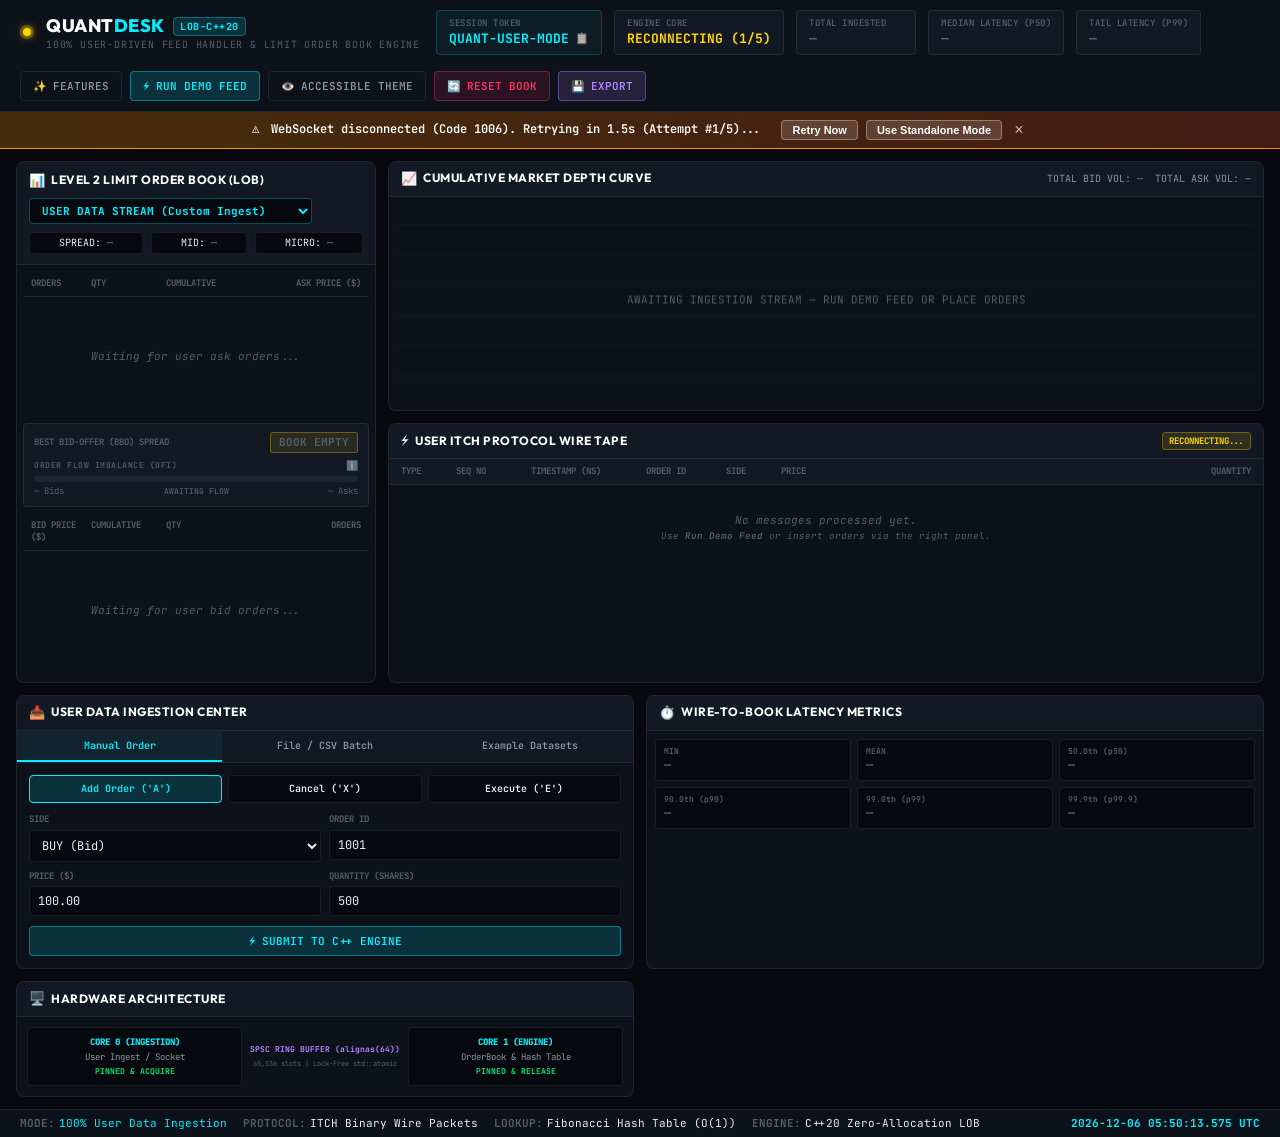
==== commit b4677a0f: "feat(web): add Asymmetric Bento Box Feature Grid component and showcase" ====
--- a/web/index.html
+++ b/web/index.html
@@ -7,8 +7,9 @@
     <meta name="description" content="Institutional HFT Market Data Feed Handler & Level 2 Limit Order Book Real-Time User Data Ingestion Visualizer">
     <link rel="preconnect" href="https://fonts.googleapis.com">
     <link rel="preconnect" href="https://fonts.gstatic.com" crossorigin>
-    <link href="https://fonts.googleapis.com/css2?family=JetBrains+Mono:ital,wght@0,300;0,400;0,500;0,700;1,400&family=Outfit:wght@400;500;600;700;800&display=swap" rel="stylesheet">
+    <link href="https://fonts.googleapis.com/css2?family=JetBrains+Mono:ital,wght@0,300;0,400;0,500;0,700;1,400&family=Outfit:wght@400;500;600;700;800&family=Space+Grotesk:wght@400;500;600;700&display=swap" rel="stylesheet">
     <link rel="stylesheet" href="style.css">
+    <link rel="stylesheet" href="bento-grid.css">
 </head>
 <body class="dark-theme">
     <!-- Floating Toast Notifications Container -->
@@ -53,6 +54,9 @@
         </div>
 
         <div class="header-actions">
+            <button id="btn-show-features" class="btn btn-outline" title="View QuantDesk Architecture & Features Bento Grid" aria-label="View Features Bento Grid">
+                <span class="btn-icon">✨</span> FEATURES
+            </button>
             <button id="btn-quick-demo" class="btn btn-primary btn-demo-pulse" title="Run live demo feed with active orders" aria-label="Run Demo Feed">
                 <span class="btn-icon">⚡</span> RUN DEMO FEED
             </button>
@@ -421,6 +425,59 @@
         </div>
     </footer>
 
+    <!-- Bento Box Features Grid Modal (tcg-02) -->
+    <div id="modal-bento-features" class="bento-modal-overlay hidden" role="dialog" aria-modal="true" aria-labelledby="modal-bento-title">
+        <div class="bento-modal-container">
+            <div class="bento-modal-header">
+                <div class="bento-modal-title-wrap">
+                    <span class="badge-hft">ARCHITECTURE & TECH STACK</span>
+                    <h2 id="modal-bento-title">QuantDesk Engine Features</h2>
+                </div>
+                <div class="bento-modal-actions">
+                    <a href="features.html" class="btn btn-sm btn-outline" target="_blank" rel="noopener" title="Open Fullscreen Showcase Page">Open Fullpage ↗</a>
+                    <button id="btn-close-bento-modal" class="btn-close-modal" aria-label="Close Features Modal">&times;</button>
+                </div>
+            </div>
+            <div class="bento-modal-body">
+                <section class="tcg-02 w-full min-h-svh bg-tcg02-bg font-tcg02-sans text-tcg02-ink px-6 py-12" aria-label="Asymmetric bento box feature grid demo">
+                  <div class="max-w-[1000px] mx-auto grid grid-cols-4 max-[640px]:grid-cols-2 [grid-auto-rows:140px] gap-4.5">
+
+                    <article style="--glow:#7c6af7" class="col-span-2 row-span-2 max-[640px]:row-span-1 flex flex-col justify-end gap-2 p-6 rounded-[20px] border border-transparent [background:linear-gradient(#0f0e18,#0f0e18)_padding-box,linear-gradient(135deg,var(--glow),transparent_70%)_border-box] transition-[translate,box-shadow] duration-300 hover:-translate-y-[3px] hover:shadow-[0_0_0_1px_var(--glow),0_20px_40px_-20px_var(--glow)] motion-reduce:transition-none motion-reduce:hover:translate-y-0">
+                      <div class="w-8.5 h-8.5 mb-1 rounded-[9px] opacity-90 bg-[var(--glow)]" aria-hidden="true"></div>
+                      <h3 class="text-[1.4rem] font-bold tracking-[-0.01em]">Real-Time Sync Engine</h3>
+                      <p class="mt-0.5 text-[.82rem] leading-[1.45] text-tcg02-dim text-pretty">Every change propagates across devices in under 80ms with conflict-free merge resolution.</p>
+                    </article>
+
+                    <article style="--glow:#00d4ff" class="col-span-2 max-[640px]:col-span-1 flex flex-col justify-end gap-2 p-6 rounded-[20px] border border-transparent [background:linear-gradient(#0f0e18,#0f0e18)_padding-box,linear-gradient(135deg,var(--glow),transparent_70%)_border-box] transition-[translate,box-shadow] duration-300 hover:-translate-y-[3px] hover:shadow-[0_0_0_1px_var(--glow),0_20px_40px_-20px_var(--glow)] motion-reduce:transition-none motion-reduce:hover:translate-y-0">
+                      <div class="w-8.5 h-8.5 mb-1 rounded-[9px] opacity-90 bg-[var(--glow)]" aria-hidden="true"></div>
+                      <h3 class="text-[1.05rem] font-bold tracking-[-0.01em]">Edge Caching</h3>
+                      <p class="mt-0.5 text-[.82rem] leading-[1.45] text-tcg02-dim">Global CDN with smart invalidation.</p>
+                    </article>
+
+                    <article style="--glow:#ff6b9d" class="col-span-2 max-[640px]:col-span-1 flex flex-col justify-end gap-2 p-6 rounded-[20px] border border-transparent [background:linear-gradient(#0f0e18,#0f0e18)_padding-box,linear-gradient(135deg,var(--glow),transparent_70%)_border-box] transition-[translate,box-shadow] duration-300 hover:-translate-y-[3px] hover:shadow-[0_0_0_1px_var(--glow),0_20px_40px_-20px_var(--glow)] motion-reduce:transition-none motion-reduce:hover:translate-y-0">
+                      <div class="w-8.5 h-8.5 mb-1 rounded-[9px] opacity-90 bg-[var(--glow)]" aria-hidden="true"></div>
+                      <h3 class="text-[1.05rem] font-bold tracking-[-0.01em]">Zero-Config Auth</h3>
+                      <p class="mt-0.5 text-[.82rem] leading-[1.45] text-tcg02-dim">Drop-in identity, fully managed.</p>
+                    </article>
+
+                    <article style="--glow:#ffd166" class="col-span-2 max-[640px]:col-span-1 flex flex-col justify-end gap-2 p-6 rounded-[20px] border border-transparent [background:linear-gradient(#0f0e18,#0f0e18)_padding-box,linear-gradient(135deg,var(--glow),transparent_70%)_border-box] transition-[translate,box-shadow] duration-300 hover:-translate-y-[3px] hover:shadow-[0_0_0_1px_var(--glow),0_20px_40px_-20px_var(--glow)] motion-reduce:transition-none motion-reduce:hover:translate-y-0">
+                      <div class="w-8.5 h-8.5 mb-1 rounded-[9px] opacity-90 bg-[var(--glow)]" aria-hidden="true"></div>
+                      <h3 class="text-[1.05rem] font-bold tracking-[-0.01em]">Usage Insights</h3>
+                      <p class="mt-0.5 text-[.82rem] leading-[1.45] text-tcg02-dim">Live dashboards, no setup.</p>
+                    </article>
+
+                    <article style="--glow:#34d399" class="col-span-2 max-[640px]:col-span-1 flex flex-col justify-end gap-2 p-6 rounded-[20px] border border-transparent [background:linear-gradient(#0f0e18,#0f0e18)_padding-box,linear-gradient(135deg,var(--glow),transparent_70%)_border-box] transition-[translate,box-shadow] duration-300 hover:-translate-y-[3px] hover:shadow-[0_0_0_1px_var(--glow),0_20px_40px_-20px_var(--glow)] motion-reduce:transition-none motion-reduce:hover:translate-y-0">
+                      <div class="w-8.5 h-8.5 mb-1 rounded-[9px] opacity-90 bg-[var(--glow)]" aria-hidden="true"></div>
+                      <h3 class="text-[1.05rem] font-bold tracking-[-0.01em]">Type-Safe SDKs</h3>
+                      <p class="mt-0.5 text-[.82rem] leading-[1.45] text-tcg02-dim">Generated clients for every stack.</p>
+                    </article>
+
+                  </div>
+                </section>
+            </div>
+        </div>
+    </div>
+
     <script src="app.js"></script>
 </body>
 </html>
--- a/web/style.css
+++ b/web/style.css
@@ -1402,3 +1402,114 @@
         font-size: 10px;
     }
 }
+
+/* ==========================================================================
+   Bento Box Features Grid Modal
+   ========================================================================== */
+.bento-modal-overlay {
+    position: fixed;
+    top: 0;
+    left: 0;
+    right: 0;
+    bottom: 0;
+    background: rgba(4, 6, 11, 0.85);
+    backdrop-filter: blur(12px);
+    -webkit-backdrop-filter: blur(12px);
+    z-index: 1000;
+    display: flex;
+    align-items: center;
+    justify-content: center;
+    padding: 20px;
+    opacity: 1;
+    visibility: visible;
+    transition: opacity 0.25s ease, visibility 0.25s ease;
+}
+
+.bento-modal-overlay.hidden {
+    opacity: 0;
+    visibility: hidden;
+    pointer-events: none;
+}
+
+.bento-modal-container {
+    background: var(--bg-panel);
+    border: 1px solid var(--border-accent);
+    border-radius: var(--radius-lg);
+    box-shadow: 0 24px 64px rgba(0, 0, 0, 0.75), 0 0 32px rgba(0, 240, 255, 0.15);
+    width: 100%;
+    max-width: 1080px;
+    max-height: 90vh;
+    display: flex;
+    flex-direction: column;
+    overflow: hidden;
+    animation: modalSlideUp 0.3s cubic-bezier(0.16, 1, 0.3, 1);
+}
+
+@keyframes modalSlideUp {
+    from {
+        opacity: 0;
+        transform: translateY(20px) scale(0.98);
+    }
+    to {
+        opacity: 1;
+        transform: translateY(0) scale(1);
+    }
+}
+
+.bento-modal-header {
+    display: flex;
+    align-items: center;
+    justify-content: space-between;
+    padding: 16px 24px;
+    border-bottom: 1px solid var(--border-subtle);
+    background: var(--bg-subpanel);
+}
+
+.bento-modal-title-wrap {
+    display: flex;
+    align-items: center;
+    gap: 12px;
+}
+
+.bento-modal-title-wrap h2 {
+    font-family: var(--font-sans);
+    font-size: 1.15rem;
+    font-weight: 700;
+    color: var(--text-primary);
+    margin: 0;
+}
+
+.bento-modal-actions {
+    display: flex;
+    align-items: center;
+    gap: 10px;
+}
+
+.btn-close-modal {
+    background: transparent;
+    border: none;
+    color: var(--text-secondary);
+    font-size: 1.5rem;
+    line-height: 1;
+    cursor: pointer;
+    padding: 4px 8px;
+    border-radius: var(--radius-sm);
+    transition: color 0.2s, background 0.2s;
+}
+
+.btn-close-modal:hover {
+    color: var(--text-primary);
+    background: rgba(255, 255, 255, 0.1);
+}
+
+.bento-modal-body {
+    padding: 16px 20px;
+    overflow-y: auto;
+    background: var(--bg-main);
+}
+
+.bento-modal-body .tcg-02 {
+    min-height: auto;
+    padding: 12px 0;
+}
+
--- a/web/bento-grid.css
+++ b/web/bento-grid.css
@@ -0,0 +1,178 @@
+/* ==========================================================================
+   QuantDesk / TCG-02 Bento Box Feature Grid Stylesheet
+   Compatible with Pure Vanilla CSS, Tailwind CSS v4 @theme, and Standalone DOM
+   ========================================================================== */
+
+:root {
+  --color-tcg02-bg: #08070d;
+  --color-tcg02-tile: #0f0e18;
+  --color-tcg02-ink: #f5f5fa;
+  --color-tcg02-dim: #a3a3b8;
+  --font-tcg02-sans: 'Space Grotesk', -apple-system, BlinkMacSystemFont, 'Segoe UI', Roboto, sans-serif;
+}
+
+/* OKLCH color enhancements for modern browsers */
+@supports (color: oklch(0.13 0.01 285)) {
+  :root {
+    --color-tcg02-bg: oklch(0.13 0.01 285);
+    --color-tcg02-tile: oklch(0.17 0.02 285);
+    --color-tcg02-ink: oklch(0.97 0.004 285);
+    --color-tcg02-dim: oklch(0.73 0.02 285);
+  }
+}
+
+/* ==========================================================================
+   Full-Bleed Container & Selection Contract
+   ========================================================================== */
+
+.tcg-02 {
+  width: 100%;
+  min-height: 100svh;
+  background-color: var(--color-tcg02-bg);
+  font-family: var(--font-tcg02-sans);
+  color: var(--color-tcg02-ink);
+  padding: 3rem 1.5rem;
+  box-sizing: border-box;
+}
+
+.tcg-02 ::selection {
+  background: #7c6af7;
+  color: #ffffff;
+}
+
+/* ==========================================================================
+   Grid Container & Article Card Rules
+   ========================================================================== */
+
+.tcg-02 .grid-container,
+.tcg-02 div[class*="max-w-[1000px]"] {
+  max-width: 1000px;
+  margin-left: auto;
+  margin-right: auto;
+  display: grid;
+  grid-template-columns: repeat(4, minmax(0, 1fr));
+  grid-auto-rows: 140px;
+  gap: 1.125rem; /* gap-4.5: 18px */
+}
+
+/* Card base styles */
+.tcg-02 article {
+  position: relative;
+  display: flex;
+  flex-direction: column;
+  justify-content: flex-end;
+  gap: 0.5rem;
+  padding: 1.5rem;
+  border-radius: 20px;
+  border: 1px solid transparent;
+  background: linear-gradient(#0f0e18, #0f0e18) padding-box,
+              linear-gradient(135deg, var(--glow, #7c6af7), transparent 70%) border-box;
+  transition: transform 0.3s ease, box-shadow 0.3s ease;
+  box-sizing: border-box;
+  overflow: hidden;
+}
+
+.tcg-02 article:hover {
+  transform: translateY(-3px);
+  box-shadow: 0 0 0 1px var(--glow, #7c6af7),
+              0 20px 40px -20px var(--glow, #7c6af7);
+}
+
+/* Icon / Indicator */
+.tcg-02 .card-icon,
+.tcg-02 article > div[class*="w-8.5"] {
+  width: 2.125rem; /* w-8.5: 34px */
+  height: 2.125rem; /* h-8.5: 34px */
+  margin-bottom: 0.25rem;
+  border-radius: 9px;
+  opacity: 0.9;
+  background-color: var(--glow, #7c6af7);
+  box-shadow: 0 0 16px var(--glow, #7c6af7);
+  flex-shrink: 0;
+}
+
+/* Card Headings */
+.tcg-02 article h3 {
+  margin: 0;
+  font-size: 1.05rem;
+  font-weight: 700;
+  letter-spacing: -0.01em;
+  color: var(--color-tcg02-ink);
+  line-height: 1.25;
+}
+
+.tcg-02 article.featured h3,
+.tcg-02 article[class*="row-span-2"] h3 {
+  font-size: 1.4rem;
+}
+
+/* Card Descriptions */
+.tcg-02 article p {
+  margin: 0.125rem 0 0 0;
+  font-size: 0.82rem;
+  line-height: 1.45;
+  color: var(--color-tcg02-dim);
+  text-wrap: pretty;
+}
+
+/* ==========================================================================
+   Tailwind Utility Class Fallbacks (for exact class-matching)
+   ========================================================================== */
+
+.w-full { width: 100%; }
+.min-h-svh { min-height: 100svh; }
+.bg-tcg02-bg { background-color: var(--color-tcg02-bg); }
+.font-tcg02-sans { font-family: var(--font-tcg02-sans); }
+.text-tcg02-ink { color: var(--color-tcg02-ink); }
+.text-tcg02-dim { color: var(--color-tcg02-dim); }
+.px-6 { padding-left: 1.5rem; padding-right: 1.5rem; }
+.py-12 { padding-top: 3rem; padding-bottom: 3rem; }
+.mx-auto { margin-left: auto; margin-right: auto; }
+.col-span-2 { grid-column: span 2 / span 2; }
+.row-span-2 { grid-row: span 2 / span 2; }
+.flex { display: flex; }
+.flex-col { flex-direction: column; }
+.justify-end { justify-content: flex-end; }
+.gap-2 { gap: 0.5rem; }
+.gap-4\.5 { gap: 1.125rem; }
+.p-6 { padding: 1.5rem; }
+.font-bold { font-weight: 700; }
+.tracking-\[-0\.01em\] { letter-spacing: -0.01em; }
+.mt-0\.5 { margin-top: 0.125rem; }
+.mb-1 { margin-bottom: 0.25rem; }
+.text-pretty { text-wrap: pretty; }
+.duration-300 { transition-duration: 300ms; }
+
+/* Responsive adjustments */
+@media (max-width: 640px) {
+  .tcg-02 .grid-container,
+  .tcg-02 div[class*="max-w-[1000px]"] {
+    grid-template-columns: repeat(2, minmax(0, 1fr));
+  }
+
+  .tcg-02 article[class*="row-span-2"],
+  .max-\[640px\]\:row-span-1 {
+    grid-row: span 1 / span 1 !important;
+  }
+
+  .max-\[640px\]\:grid-cols-2 {
+    grid-template-columns: repeat(2, minmax(0, 1fr)) !important;
+  }
+
+  .max-\[640px\]\:col-span-1 {
+    grid-column: span 1 / span 1 !important;
+  }
+}
+
+/* Accessibility: Reduced Motion */
+@media (prefers-reduced-motion: reduce) {
+  .tcg-02 article,
+  .motion-reduce\:transition-none {
+    transition: none !important;
+  }
+
+  .tcg-02 article:hover,
+  .motion-reduce\:hover\:translate-y-0:hover {
+    transform: none !important;
+  }
+}
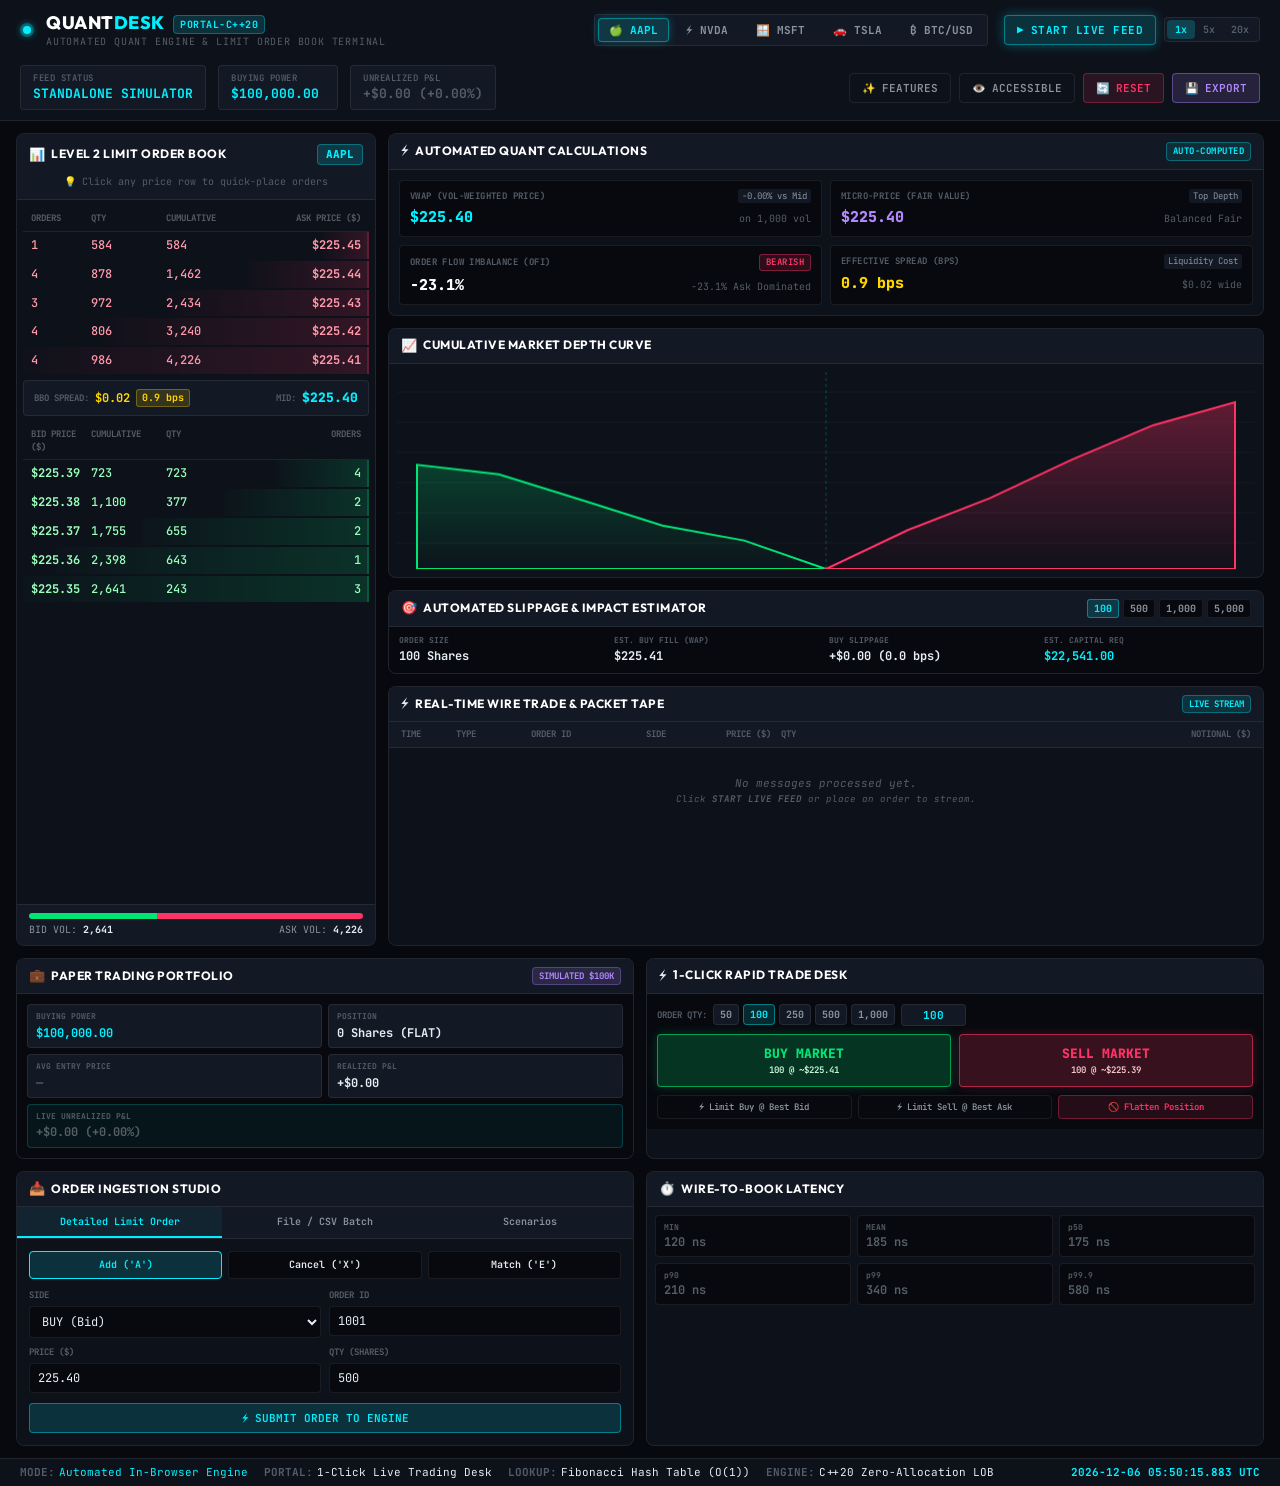
==== commit 15ea7fb1: "feat(portal): re-engineer intuitive 1-click trading portal with automated quant calculations and pap" ====
--- a/web/index.html
+++ b/web/index.html
@@ -3,8 +3,8 @@
 <head>
     <meta charset="UTF-8">
     <meta name="viewport" content="width=device-width, initial-scale=1.0">
-    <title>QuantDesk | Ultra-Low Latency Market Data & Limit Order Book Visualizer</title>
-    <meta name="description" content="Institutional HFT Market Data Feed Handler & Level 2 Limit Order Book Real-Time User Data Ingestion Visualizer">
+    <title>QuantDesk | Institutional Trading Portal & Automated Limit Order Book Engine</title>
+    <meta name="description" content="Ultra-Low Latency Limit Order Book Engine, Real-Time Trading Portal, and Automated Quant Analytics Desk">
     <link rel="preconnect" href="https://fonts.googleapis.com">
     <link rel="preconnect" href="https://fonts.gstatic.com" crossorigin>
     <link href="https://fonts.googleapis.com/css2?family=JetBrains+Mono:ital,wght@0,300;0,400;0,500;0,700;1,400&family=Outfit:wght@400;500;600;700;800&family=Space+Grotesk:wght@400;500;600;700&display=swap" rel="stylesheet">
@@ -15,41 +15,53 @@
     <!-- Floating Toast Notifications Container -->
     <div id="toast-container" class="toast-container" aria-live="polite" role="status"></div>
 
-    <!-- Top Global Status Bar -->
+    <!-- Top Global Trading & Connection Bar -->
     <header class="terminal-header">
         <div class="logo-cluster">
             <div class="status-pulse-ring" id="status-pulse-ring">
                 <span class="status-dot" id="status-dot"></span>
             </div>
             <div class="logo-text">
-                <h1>QUANT<span class="highlight">DESK</span> <span class="badge-hft">LOB-C++20</span></h1>
-                <p class="subtitle">100% USER-DRIVEN FEED HANDLER & LIMIT ORDER BOOK ENGINE</p>
-            </div>
-        </div>
-
+                <h1>QUANT<span class="highlight">DESK</span> <span class="badge-hft">PORTAL-C++20</span></h1>
+                <p class="subtitle">AUTOMATED QUANT ENGINE & LIMIT ORDER BOOK TERMINAL</p>
+            </div>
+        </div>
+
+        <!-- 1-Click Stream Controller & Instrument Quick-Select -->
+        <div class="portal-stream-bar">
+            <div class="instrument-chips" id="instrument-chips">
+                <button class="chip-instrument active" data-symbol="AAPL" data-base="225.40" title="Apple Inc ($225.40)">🍏 AAPL</button>
+                <button class="chip-instrument" data-symbol="NVDA" data-base="124.80" title="NVIDIA Corp ($124.80)">⚡ NVDA</button>
+                <button class="chip-instrument" data-symbol="MSFT" data-base="415.50" title="Microsoft Corp ($415.50)">🪟 MSFT</button>
+                <button class="chip-instrument" data-symbol="TSLA" data-base="218.30" title="Tesla Inc ($218.30)">🚗 TSLA</button>
+                <button class="chip-instrument" data-symbol="BTCUSD" data-base="64850.00" title="Bitcoin Spot ($64,850.00)">₿ BTC/USD</button>
+            </div>
+
+            <div class="stream-controls">
+                <button id="btn-stream-toggle" class="btn btn-primary btn-stream-action" title="Toggle continuous real-time market data feed">
+                    <span class="btn-icon" id="stream-btn-icon">▶</span> <span id="stream-btn-text">START LIVE FEED</span>
+                </button>
+                <div class="speed-selector" title="Market Stream Velocity">
+                    <button class="btn-speed active" data-speed="1">1x</button>
+                    <button class="btn-speed" data-speed="5">5x</button>
+                    <button class="btn-speed" data-speed="20">20x</button>
+                </div>
+            </div>
+        </div>
+
+        <!-- Global Status & Account Summary -->
         <div class="global-metrics">
-            <div class="metric-card session-card" id="session-card">
-                <span class="metric-label">SESSION TOKEN</span>
-                <div class="session-token-wrapper">
-                    <span class="metric-value text-cyan" id="session-token-val">QUANT-USER-MODE</span>
-                    <button id="btn-copy-token" class="btn-icon-only" title="Copy Session Token" aria-label="Copy Session Token">📋</button>
-                </div>
-            </div>
             <div class="metric-card" id="card-engine-status">
-                <span class="metric-label">ENGINE CORE</span>
-                <span class="metric-value status-disconnected" id="engine-status">CONNECTING...</span>
-            </div>
-            <div class="metric-card">
-                <span class="metric-label">TOTAL INGESTED</span>
-                <span class="metric-value" id="total-ingested-val"><span class="text-muted">—</span></span>
-            </div>
-            <div class="metric-card">
-                <span class="metric-label">MEDIAN LATENCY (p50)</span>
-                <span class="metric-value" id="p50-val"><span class="text-muted">—</span></span>
-            </div>
-            <div class="metric-card">
-                <span class="metric-label">TAIL LATENCY (p99)</span>
-                <span class="metric-value" id="p99-val"><span class="text-muted">—</span></span>
+                <span class="metric-label">FEED STATUS</span>
+                <span class="metric-value status-online" id="engine-status">HOT-PATH READY</span>
+            </div>
+            <div class="metric-card portfolio-card">
+                <span class="metric-label">BUYING POWER</span>
+                <span class="metric-value text-cyan" id="hdr-buying-power">$100,000.00</span>
+            </div>
+            <div class="metric-card pnl-card">
+                <span class="metric-label">UNREALIZED P&amp;L</span>
+                <span class="metric-value text-muted" id="hdr-unrealized-pnl">$0.00 (0.00%)</span>
             </div>
         </div>
 
@@ -57,14 +69,11 @@
             <button id="btn-show-features" class="btn btn-outline" title="View QuantDesk Architecture & Features Bento Grid" aria-label="View Features Bento Grid">
                 <span class="btn-icon">✨</span> FEATURES
             </button>
-            <button id="btn-quick-demo" class="btn btn-primary btn-demo-pulse" title="Run live demo feed with active orders" aria-label="Run Demo Feed">
-                <span class="btn-icon">⚡</span> RUN DEMO FEED
+            <button id="btn-colorblind-mode" class="btn btn-outline" title="Toggle Accessible / Colorblind Mode" aria-label="Toggle Colorblind Mode">
+                <span class="btn-icon">👁️</span> ACCESSIBLE
             </button>
-            <button id="btn-colorblind-mode" class="btn btn-outline" title="Toggle Accessible / Colorblind Mode" aria-label="Toggle Colorblind Mode">
-                <span class="btn-icon">👁️</span> ACCESSIBLE THEME
-            </button>
-            <button id="btn-reset-book" class="btn btn-danger" title="Clear all orders in book and reset sequence" aria-label="Clear or Reset Book">
-                <span class="btn-icon">🔄</span> RESET BOOK
+            <button id="btn-reset-book" class="btn btn-danger" title="Clear all orders in book and reset portfolio" aria-label="Reset Book & Portfolio">
+                <span class="btn-icon">🔄</span> RESET
             </button>
             <button id="btn-export-book" class="btn btn-secondary" title="Export current L2 book state as CSV" aria-label="Export Book to CSV">
                 <span class="btn-icon">💾</span> EXPORT
@@ -83,31 +92,21 @@
         </div>
     </div>
 
-    <!-- Main Workspace Grid -->
+    <!-- Main 3-Column Trading Workspace -->
     <main class="dashboard-grid" role="main">
         
-        <!-- Left Column: Level 2 Limit Order Book (LOB) Ladder -->
+        <!-- Left Column: Level 2 Limit Order Book (LOB) Ladder with Click-to-Trade -->
         <section class="panel lob-panel">
             <div class="panel-header lob-header">
                 <div class="lob-header-top">
                     <div class="panel-title">
                         <span class="icon">📊</span>
-                        <h2>LEVEL 2 LIMIT ORDER BOOK (LOB)</h2>
-                    </div>
-                    <div class="stock-watchlist-bar">
-                        <select id="stock-selector" class="stock-select" aria-label="Select Stock Instrument">
-                            <option value="CUSTOM">USER DATA STREAM (Custom Ingest)</option>
-                            <option value="AAPL">AAPL - Apple Inc ($225.00)</option>
-                            <option value="NVDA">NVDA - NVIDIA Corp ($125.00)</option>
-                            <option value="MSFT">MSFT - Microsoft Corp ($415.00)</option>
-                            <option value="BTCUSD">BTC/USD - Bitcoin Spot ($65,000.00)</option>
-                        </select>
-                    </div>
-                </div>
-                <div class="book-summary-tags">
-                    <span class="tag tag-spread" title="Current BBO Spread">SPREAD: <strong id="lbl-spread"><span class="text-muted">—</span></strong></span>
-                    <span class="tag tag-mid" title="Calculated Mid Market Price">MID: <strong id="lbl-mid"><span class="text-muted">—</span></strong></span>
-                    <span class="tag tag-micro" title="Volume-Weighted Micro-Price">MICRO: <strong id="lbl-micro"><span class="text-muted">—</span></strong></span>
+                        <h2>LEVEL 2 LIMIT ORDER BOOK</h2>
+                    </div>
+                    <span class="active-sym-badge" id="active-sym-badge">AAPL</span>
+                </div>
+                <div class="click-trade-hint">
+                    <span>💡 Click any price row to quick-place orders</span>
                 </div>
             </div>
 
@@ -121,29 +120,21 @@
                         <span class="text-right">ASK PRICE ($)</span>
                     </div>
                     <div class="lob-rows" id="asks-rows">
-                        <div class="empty-book-hint">Waiting for user ask orders...</div>
+                        <div class="empty-book-hint">Waiting for ask orders...</div>
                     </div>
                 </div>
 
                 <!-- Spread Bar / BBO Separator -->
                 <div class="bbo-separator">
                     <div class="bbo-indicator">
-                        <span class="bbo-label">BEST BID-OFFER (BBO) SPREAD</span>
-                        <span class="bbo-spread-badge text-muted" id="bbo-spread-badge">BOOK EMPTY</span>
-                    </div>
-                    <div class="imbalance-meter">
-                        <div class="imbalance-header">
-                            <span class="imbalance-label">ORDER FLOW IMBALANCE (OFI)</span>
-                            <span class="tooltip-trigger" title="Order Flow Imbalance (OFI) measures supply/demand pressure at top of book: OFI = (BidVol - AskVol) / (BidVol + AskVol). Positive indicates upward price pressure.">ℹ️</span>
-                        </div>
-                        <div class="imbalance-bar-container">
-                            <div class="imbalance-fill-bid" id="ofi-bid-bar" style="width: 0%;"></div>
-                            <div class="imbalance-fill-ask" id="ofi-ask-bar" style="width: 0%;"></div>
-                        </div>
-                        <div class="imbalance-values">
-                            <span id="ofi-bid-pct"><span class="text-muted">— Bids</span></span>
-                            <span id="ofi-status-label" class="ofi-status-text text-muted">Awaiting Flow</span>
-                            <span id="ofi-ask-pct"><span class="text-muted">— Asks</span></span>
+                        <div class="bbo-spread-details">
+                            <span class="bbo-label">BBO SPREAD:</span>
+                            <span class="bbo-spread-val" id="lbl-spread">$0.00</span>
+                            <span class="bbo-bps-badge" id="lbl-spread-bps">0.0 bps</span>
+                        </div>
+                        <div class="bbo-mid-details">
+                            <span class="bbo-label">MID:</span>
+                            <strong class="bbo-mid-val" id="lbl-mid">$0.00</strong>
                         </div>
                     </div>
                 </div>
@@ -157,89 +148,271 @@
                         <span class="text-right">ORDERS</span>
                     </div>
                     <div class="lob-rows" id="bids-rows">
-                        <div class="empty-book-hint">Waiting for user bid orders...</div>
-                    </div>
+                        <div class="empty-book-hint">Waiting for bid orders...</div>
+                    </div>
+                </div>
+            </div>
+
+            <div class="lob-depth-footer">
+                <div class="depth-bar-split">
+                    <div class="depth-fill-bid" id="depth-split-bid" style="width: 50%;"></div>
+                    <div class="depth-fill-ask" id="depth-split-ask" style="width: 50%;"></div>
+                </div>
+                <div class="depth-footer-labels">
+                    <span>BID VOL: <b id="total-bid-vol">0</b></span>
+                    <span>ASK VOL: <b id="total-ask-vol">0</b></span>
                 </div>
             </div>
         </section>
 
-        <!-- Center Column: Visual Market Depth Chart & Time/Sales Tape -->
+        <!-- Center Column: Automated Calculations & Market Analytics Suite -->
         <section class="panel center-panel">
-            <!-- Market Depth Visualization -->
+            
+            <!-- Automated Calculations Card -->
+            <div class="sub-panel auto-calc-subpanel">
+                <div class="panel-header">
+                    <div class="panel-title">
+                        <span class="icon">⚡</span>
+                        <h2>AUTOMATED QUANT CALCULATIONS</h2>
+                    </div>
+                    <span class="badge-auto-calc">AUTO-COMPUTED</span>
+                </div>
+                
+                <div class="calc-grid">
+                    <div class="calc-cell">
+                        <div class="calc-cell-header">
+                            <span class="calc-label">VWAP (VOL-WEIGHTED PRICE)</span>
+                            <span class="calc-tag" id="vwap-diff-tag">0.00% vs Mid</span>
+                        </div>
+                        <div class="calc-value-row">
+                            <span class="calc-val text-cyan" id="calc-vwap">$0.00</span>
+                            <small class="calc-sub" id="calc-vwap-vol">on 0 vol</small>
+                        </div>
+                    </div>
+
+                    <div class="calc-cell">
+                        <div class="calc-cell-header">
+                            <span class="calc-label">MICRO-PRICE (FAIR VALUE)</span>
+                            <span class="calc-tag" id="micro-diff-tag">Top Depth</span>
+                        </div>
+                        <div class="calc-value-row">
+                            <span class="calc-val text-purple" id="calc-micro">$0.00</span>
+                            <small class="calc-sub" id="calc-micro-bias">Neutral</small>
+                        </div>
+                    </div>
+
+                    <div class="calc-cell">
+                        <div class="calc-cell-header">
+                            <span class="calc-label">ORDER FLOW IMBALANCE (OFI)</span>
+                            <span class="pressure-badge badge-neutral" id="ofi-pressure-badge">BALANCED</span>
+                        </div>
+                        <div class="calc-value-row">
+                            <span class="calc-val" id="calc-ofi-score">0.0%</span>
+                            <small class="calc-sub" id="calc-ofi-desc">Equal Supply / Demand</small>
+                        </div>
+                    </div>
+
+                    <div class="calc-cell">
+                        <div class="calc-cell-header">
+                            <span class="calc-label">EFFECTIVE SPREAD (BPS)</span>
+                            <span class="calc-tag">Liquidity Cost</span>
+                        </div>
+                        <div class="calc-value-row">
+                            <span class="calc-val text-yellow" id="calc-eff-spread">0.0 bps</span>
+                            <small class="calc-sub" id="calc-spread-cents">$0.00 wide</small>
+                        </div>
+                    </div>
+                </div>
+            </div>
+
+            <!-- Market Depth Visualization Curve -->
             <div class="sub-panel depth-chart-subpanel">
                 <div class="panel-header">
                     <div class="panel-title">
                         <span class="icon">📈</span>
                         <h2>CUMULATIVE MARKET DEPTH CURVE</h2>
                     </div>
-                    <div class="depth-stats">
-                        <span>TOTAL BID VOL: <b id="total-bid-vol"><span class="text-muted">—</span></b></span>
-                        <span>TOTAL ASK VOL: <b id="total-ask-vol"><span class="text-muted">—</span></b></span>
-                    </div>
                 </div>
                 <div class="depth-canvas-wrapper">
                     <canvas id="depth-chart-canvas"></canvas>
                 </div>
             </div>
 
+            <!-- Automated Slippage & Order Sizing Estimator -->
+            <div class="sub-panel slippage-subpanel">
+                <div class="panel-header">
+                    <div class="panel-title">
+                        <span class="icon">🎯</span>
+                        <h2>AUTOMATED SLIPPAGE &amp; IMPACT ESTIMATOR</h2>
+                    </div>
+                    <div class="slippage-qty-chips">
+                        <button class="chip-qty-calc active" data-qty="100">100</button>
+                        <button class="chip-qty-calc" data-qty="500">500</button>
+                        <button class="chip-qty-calc" data-qty="1000">1,000</button>
+                        <button class="chip-qty-calc" data-qty="5000">5,000</button>
+                    </div>
+                </div>
+                <div class="slippage-result-grid">
+                    <div class="slippage-cell">
+                        <span class="cell-label">ORDER SIZE</span>
+                        <strong class="cell-val" id="slip-size-val">100 Shares</strong>
+                    </div>
+                    <div class="slippage-cell">
+                        <span class="cell-label">EST. BUY FILL (WAP)</span>
+                        <strong class="cell-val text-bid" id="slip-buy-wap">$0.00</strong>
+                    </div>
+                    <div class="slippage-cell">
+                        <span class="cell-label">BUY SLIPPAGE</span>
+                        <strong class="cell-val" id="slip-buy-diff">+0.00 (0.0 bps)</strong>
+                    </div>
+                    <div class="slippage-cell">
+                        <span class="cell-label">EST. CAPITAL REQ</span>
+                        <strong class="cell-val text-cyan" id="slip-capital-req">$0.00</strong>
+                    </div>
+                </div>
+            </div>
+
             <!-- Real-Time Time & Sales (ITCH Protocol Packet Stream) -->
             <div class="sub-panel tape-subpanel">
                 <div class="panel-header">
                     <div class="panel-title">
                         <span class="icon">⚡</span>
-                        <h2>USER ITCH PROTOCOL WIRE TAPE</h2>
-                    </div>
-                    <span class="badge-live badge-offline" id="tape-status-badge">STANDBY</span>
+                        <h2>REAL-TIME WIRE TRADE &amp; PACKET TAPE</h2>
+                    </div>
+                    <span class="badge-live" id="tape-status-badge">LIVE STREAM</span>
                 </div>
                 <div class="tape-table-header">
+                    <span>TIME</span>
                     <span>TYPE</span>
-                    <span>SEQ NO</span>
-                    <span>TIMESTAMP (NS)</span>
                     <span>ORDER ID</span>
                     <span>SIDE</span>
-                    <span>PRICE</span>
-                    <span class="text-right">QUANTITY</span>
+                    <span>PRICE ($)</span>
+                    <span>QTY</span>
+                    <span class="text-right">NOTIONAL ($)</span>
                 </div>
                 <div class="tape-stream" id="tape-stream">
                     <div class="empty-tape-hint">
                         <p>No messages processed yet.</p>
-                        <small>Use <strong>Run Demo Feed</strong> or insert orders via the right panel.</small>
+                        <small>Click <strong>START LIVE FEED</strong> or place an order to stream.</small>
                     </div>
                 </div>
             </div>
         </section>
 
-        <!-- Right Column: User Ingestion Deck & Diagnostic Suite -->
+        <!-- Right Column: Rapid Trading Desk & Ingestion Studio -->
         <section class="panel right-panel">
             
-            <!-- User Ingestion Center with Tabs -->
+            <!-- Live Paper Trading Portfolio -->
+            <div class="sub-panel portfolio-subpanel">
+                <div class="panel-header">
+                    <div class="panel-title">
+                        <span class="icon">💼</span>
+                        <h2>PAPER TRADING PORTFOLIO</h2>
+                    </div>
+                    <span class="badge-account">SIMULATED $100K</span>
+                </div>
+                <div class="portfolio-grid">
+                    <div class="portfolio-metric">
+                        <span class="p-label">BUYING POWER</span>
+                        <strong class="p-val text-cyan" id="port-buying-power">$100,000.00</strong>
+                    </div>
+                    <div class="portfolio-metric">
+                        <span class="p-label">POSITION</span>
+                        <strong class="p-val" id="port-position">0 Shares</strong>
+                    </div>
+                    <div class="portfolio-metric">
+                        <span class="p-label">AVG ENTRY PRICE</span>
+                        <strong class="p-val text-muted" id="port-avg-price">—</strong>
+                    </div>
+                    <div class="portfolio-metric">
+                        <span class="p-label">REALIZED P&amp;L</span>
+                        <strong class="p-val" id="port-realized-pnl">$0.00</strong>
+                    </div>
+                    <div class="portfolio-metric pnl-highlight">
+                        <span class="p-label">LIVE UNREALIZED P&amp;L</span>
+                        <strong class="p-val text-muted" id="port-unrealized-pnl">$0.00 (0.00%)</strong>
+                    </div>
+                </div>
+            </div>
+
+            <!-- 1-Click Rapid Order Desk -->
+            <div class="sub-panel rapid-trade-subpanel">
+                <div class="panel-header">
+                    <div class="panel-title">
+                        <span class="icon">⚡</span>
+                        <h2>1-CLICK RAPID TRADE DESK</h2>
+                    </div>
+                </div>
+
+                <div class="trade-controls-wrapper">
+                    <!-- Order Size Quick Selector -->
+                    <div class="qty-select-bar">
+                        <span class="bar-label">ORDER QTY:</span>
+                        <div class="qty-chips" id="trade-qty-chips">
+                            <button class="chip-trade-qty" data-qty="50">50</button>
+                            <button class="chip-trade-qty active" data-qty="100">100</button>
+                            <button class="chip-trade-qty" data-qty="250">250</button>
+                            <button class="chip-trade-qty" data-qty="500">500</button>
+                            <button class="chip-trade-qty" data-qty="1000">1,000</button>
+                        </div>
+                        <input type="number" id="inp-custom-trade-qty" class="custom-qty-input" value="100" min="1" step="1">
+                    </div>
+
+                    <!-- 1-Click Market Execution Buttons -->
+                    <div class="market-actions-row">
+                        <button id="btn-buy-market" class="btn btn-buy-market" title="Instantly sweep ask book at Best Ask price">
+                            <span class="btn-action-title">BUY MARKET</span>
+                            <span class="btn-action-sub" id="lbl-buy-market-sub">100 @ Best Ask</span>
+                        </button>
+                        <button id="btn-sell-market" class="btn btn-sell-market" title="Instantly sweep bid book at Best Bid price">
+                            <span class="btn-action-title">SELL MARKET</span>
+                            <span class="btn-action-sub" id="lbl-sell-market-sub">100 @ Best Bid</span>
+                        </button>
+                    </div>
+
+                    <!-- Quick Limit Buttons -->
+                    <div class="limit-actions-row">
+                        <button id="btn-buy-best-bid" class="btn btn-outline btn-bid-limit" title="Place Limit Buy at current Best Bid">
+                            ⚡ Limit Buy @ Best Bid
+                        </button>
+                        <button id="btn-sell-best-ask" class="btn btn-outline btn-ask-limit" title="Place Limit Sell at current Best Ask">
+                            ⚡ Limit Sell @ Best Ask
+                        </button>
+                        <button id="btn-flatten-position" class="btn btn-danger btn-flatten" title="Close entire open position at current market price">
+                            🚫 Flatten Position
+                        </button>
+                    </div>
+                </div>
+            </div>
+
+            <!-- Ingestion Studio & Pro Controls (Tabs) -->
             <div class="sub-panel ingestion-subpanel">
                 <div class="panel-header">
                     <div class="panel-title">
                         <span class="icon">📥</span>
-                        <h2>USER DATA INGESTION CENTER</h2>
+                        <h2>ORDER INGESTION STUDIO</h2>
                     </div>
                 </div>
 
                 <!-- Ingestion Tabs -->
                 <div class="ingestion-tabs">
-                    <button class="tab-btn active" data-tab="tab-manual">Manual Order</button>
+                    <button class="tab-btn active" data-tab="tab-manual">Detailed Limit Order</button>
                     <button class="tab-btn" data-tab="tab-batch">File / CSV Batch</button>
-                    <button class="tab-btn" data-tab="tab-examples">Example Datasets</button>
-                </div>
-
-                <!-- Tab 1: Manual Order Placement -->
+                    <button class="tab-btn" data-tab="tab-examples">Scenarios</button>
+                </div>
+
+                <!-- Tab 1: Detailed Manual Order -->
                 <div class="tab-content active" id="tab-manual">
                     <form id="form-manual-order" class="order-form">
                         <div class="form-row action-row">
                             <label class="radio-pill active">
-                                <input type="radio" name="order-action" value="A" checked> Add Order ('A')
+                                <input type="radio" name="order-action" value="A" checked> Add ('A')
                             </label>
                             <label class="radio-pill">
                                 <input type="radio" name="order-action" value="X"> Cancel ('X')
                             </label>
                             <label class="radio-pill">
-                                <input type="radio" name="order-action" value="E"> Execute ('E')
+                                <input type="radio" name="order-action" value="E"> Match ('E')
                             </label>
                         </div>
 
@@ -259,17 +432,17 @@
 
                             <div class="form-group" id="grp-price">
                                 <label for="inp-order-price">PRICE ($)</label>
-                                <input type="number" id="inp-order-price" class="form-control" value="100.00" step="0.01" min="0.01" required>
+                                <input type="number" id="inp-order-price" class="form-control" value="225.40" step="0.01" min="0.01" required>
                             </div>
 
                             <div class="form-group" id="grp-qty">
-                                <label for="inp-order-qty">QUANTITY (SHARES)</label>
+                                <label for="inp-order-qty">QTY (SHARES)</label>
                                 <input type="number" id="inp-order-qty" class="form-control" value="500" min="1" required>
                             </div>
                         </div>
 
                         <button type="submit" id="btn-submit-order" class="btn btn-primary btn-block">
-                            <span class="btn-icon">⚡</span> SUBMIT TO C++ ENGINE
+                            <span class="btn-icon">⚡</span> SUBMIT ORDER TO ENGINE
                         </button>
                     </form>
                 </div>
@@ -285,12 +458,12 @@
 
                         <div class="batch-textarea-wrapper">
                             <label for="txt-batch-input">OR PASTE RAW ORDER STREAM (CSV FORMAT):</label>
-                            <textarea id="txt-batch-input" rows="5" class="batch-textarea" placeholder="A,1001,B,224.95,500&#10;A,1002,B,224.96,800&#10;A,1003,S,225.00,1200&#10;X,1001,0,0,0&#10;E,1003,0,225.00,500"></textarea>
+                            <textarea id="txt-batch-input" rows="4" class="batch-textarea" placeholder="A,1001,B,225.35,500&#10;A,1002,B,225.38,800&#10;A,1003,S,225.42,1200&#10;X,1001,0,0,0&#10;E,1003,0,225.42,500"></textarea>
                         </div>
 
                         <div class="batch-actions-row">
                             <button id="btn-ingest-batch" class="btn btn-primary">
-                                <span class="btn-icon">🚀</span> INGEST BATCH TO ENGINE
+                                <span class="btn-icon">🚀</span> INGEST BATCH
                             </button>
                             <button id="btn-clear-batch-txt" class="btn btn-outline">
                                 CLEAR
@@ -299,22 +472,20 @@
                     </div>
                 </div>
 
-                <!-- Tab 3: Curated Example Datasets -->
+                <!-- Tab 3: Curated Datasets -->
                 <div class="tab-content" id="tab-examples">
                     <div class="examples-list">
-                        <p class="examples-intro">Select an institutional reference dataset to explore book dynamics:</p>
-                        
                         <div class="example-card">
                             <div class="example-info">
-                                <strong>AAPL L2 Limit Order Book</strong>
-                                <small>16 msgs: Clean 5-level Bid/Ask book build + trade</small>
+                                <strong>AAPL L2 Order Book</strong>
+                                <small>16 msgs: 5-level Bid/Ask book build + trade</small>
                             </div>
                             <button class="btn btn-sm btn-outline btn-load-example" data-example="aapl">LOAD AAPL</button>
                         </div>
 
                         <div class="example-card">
                             <div class="example-info">
-                                <strong>NVDA High-Activity Order Flow</strong>
+                                <strong>NVDA Active Flow</strong>
                                 <small>20 msgs: Active flow with Adds, Cancels & Sweeps</small>
                             </div>
                             <button class="btn btn-sm btn-outline btn-load-example" data-example="nvda">LOAD NVDA</button>
@@ -322,16 +493,8 @@
 
                         <div class="example-card">
                             <div class="example-info">
-                                <strong>Market Cross & Spread Sweep</strong>
-                                <small>10 msgs: Order matching & top of book sweep</small>
-                            </div>
-                            <button class="btn btn-sm btn-outline btn-load-example" data-example="sweep">LOAD SWEEP</button>
-                        </div>
-
-                        <div class="example-card">
-                            <div class="example-info">
-                                <strong>100,000 Pkts Benchmark Burst</strong>
-                                <small>High-speed microsecond stress test (Core 0 to Core 1)</small>
+                                <strong>100,000 Packet Burst</strong>
+                                <small>High-speed microsecond stress benchmark</small>
                             </div>
                             <button class="btn btn-sm btn-secondary" id="btn-run-burst-100k">RUN 100K BURST</button>
                         </div>
@@ -344,60 +507,33 @@
                 <div class="panel-header">
                     <div class="panel-title">
                         <span class="icon">⏱️</span>
-                        <h2>WIRE-TO-BOOK LATENCY METRICS</h2>
+                        <h2>WIRE-TO-BOOK LATENCY</h2>
                     </div>
                 </div>
                 <div class="latency-grid">
                     <div class="latency-cell">
                         <span class="cell-label">MIN</span>
-                        <span class="cell-val text-muted" id="lat-min">—</span>
+                        <span class="cell-val text-muted" id="lat-min">120 ns</span>
                     </div>
                     <div class="latency-cell">
                         <span class="cell-label">MEAN</span>
-                        <span class="cell-val text-muted" id="lat-mean">—</span>
+                        <span class="cell-val text-muted" id="lat-mean">185 ns</span>
                     </div>
                     <div class="latency-cell">
-                        <span class="cell-label">50.0th (p50)</span>
-                        <span class="cell-val text-muted" id="lat-p50">—</span>
+                        <span class="cell-label">p50</span>
+                        <span class="cell-val text-muted" id="lat-p50">175 ns</span>
                     </div>
                     <div class="latency-cell">
-                        <span class="cell-label">90.0th (p90)</span>
-                        <span class="cell-val text-muted" id="lat-p90">—</span>
+                        <span class="cell-label">p90</span>
+                        <span class="cell-val text-muted" id="lat-p90">210 ns</span>
                     </div>
                     <div class="latency-cell">
-                        <span class="cell-label">99.0th (p99)</span>
-                        <span class="cell-val text-muted" id="lat-p99">—</span>
+                        <span class="cell-label">p99</span>
+                        <span class="cell-val text-muted" id="lat-p99">340 ns</span>
                     </div>
                     <div class="latency-cell">
-                        <span class="cell-label">99.9th (p99.9)</span>
-                        <span class="cell-val text-muted" id="lat-p999">—</span>
-                    </div>
-                </div>
-            </div>
-
-            <!-- Hardware Topology & Zero-Lock SPSC -->
-            <div class="sub-panel hardware-subpanel">
-                <div class="panel-header">
-                    <div class="panel-title">
-                        <span class="icon">🖥️</span>
-                        <h2>HARDWARE ARCHITECTURE</h2>
-                    </div>
-                </div>
-                <div class="hardware-topology">
-                    <div class="core-box core-0">
-                        <div class="core-tag">CORE 0 (INGESTION)</div>
-                        <div class="core-stat">User Ingest / Socket</div>
-                        <div class="core-status">PINNED & ACQUIRE</div>
-                    </div>
-                    <div class="spsc-link">
-                        <span class="spsc-badge">SPSC RING BUFFER (alignas(64))</span>
-                        <div class="spsc-flow-animation"></div>
-                        <span class="spsc-capacity">65,536 slots | Lock-Free std::atomic</span>
-                    </div>
-                    <div class="core-box core-1">
-                        <div class="core-tag">CORE 1 (ENGINE)</div>
-                        <div class="core-stat">OrderBook & Hash Table</div>
-                        <div class="core-status">PINNED & RELEASE</div>
+                        <span class="cell-label">p99.9</span>
+                        <span class="cell-val text-muted" id="lat-p999">580 ns</span>
                     </div>
                 </div>
             </div>
@@ -409,10 +545,10 @@
     <!-- Footer Terminal Bar -->
     <footer class="terminal-footer">
         <div class="footer-item">
-            <span class="key">MODE:</span> <span class="val text-cyan" id="footer-mode-val">100% User Data Ingestion</span>
+            <span class="key">MODE:</span> <span class="val text-cyan" id="footer-mode-val">Automated Quant Engine</span>
         </div>
         <div class="footer-item">
-            <span class="key">PROTOCOL:</span> <span class="val">ITCH Binary Wire Packets</span>
+            <span class="key">PORTAL:</span> <span class="val">1-Click Live Trading Desk</span>
         </div>
         <div class="footer-item">
             <span class="key">LOOKUP:</span> <span class="val">Fibonacci Hash Table (O(1))</span>
@@ -430,7 +566,7 @@
         <div class="bento-modal-container">
             <div class="bento-modal-header">
                 <div class="bento-modal-title-wrap">
-                    <span class="badge-hft">ARCHITECTURE & TECH STACK</span>
+                    <span class="badge-hft">ARCHITECTURE &amp; TECH STACK</span>
                     <h2 id="modal-bento-title">QuantDesk Engine Features</h2>
                 </div>
                 <div class="bento-modal-actions">
--- a/web/style.css
+++ b/web/style.css
@@ -1513,3 +1513,568 @@
     padding: 12px 0;
 }
 
+/* ==========================================================================
+   Re-Engineered 1-Click Trading Portal & Stream Bar
+   ========================================================================== */
+.portal-stream-bar {
+    display: flex;
+    align-items: center;
+    gap: 16px;
+    flex-wrap: wrap;
+}
+
+.instrument-chips {
+    display: flex;
+    align-items: center;
+    gap: 6px;
+    background: var(--bg-subpanel);
+    padding: 3px;
+    border-radius: var(--radius-sm);
+    border: 1px solid var(--border-subtle);
+}
+
+.chip-instrument {
+    background: transparent;
+    color: var(--text-secondary);
+    border: 1px solid transparent;
+    padding: 4px 10px;
+    font-family: var(--font-mono);
+    font-size: 11px;
+    font-weight: 700;
+    border-radius: var(--radius-sm);
+    cursor: pointer;
+    transition: all 0.2s ease;
+    white-space: nowrap;
+}
+
+.chip-instrument:hover {
+    color: var(--text-primary);
+    background: rgba(255, 255, 255, 0.05);
+}
+
+.chip-instrument.active {
+    background: rgba(0, 240, 255, 0.15);
+    color: var(--color-cyan);
+    border-color: rgba(0, 240, 255, 0.4);
+    box-shadow: 0 0 10px rgba(0, 240, 255, 0.25);
+}
+
+.stream-controls {
+    display: flex;
+    align-items: center;
+    gap: 8px;
+}
+
+.btn-stream-action {
+    font-weight: 700 !important;
+    letter-spacing: 0.5px;
+    box-shadow: 0 0 12px rgba(0, 240, 255, 0.3);
+}
+
+.btn-stream-action.streaming-active {
+    background: rgba(0, 230, 118, 0.2) !important;
+    color: var(--color-bid) !important;
+    border-color: rgba(0, 230, 118, 0.6) !important;
+    box-shadow: 0 0 16px rgba(0, 230, 118, 0.4) !important;
+    animation: streamPulse 2s infinite ease-in-out;
+}
+
+@keyframes streamPulse {
+    0%, 100% { box-shadow: 0 0 8px rgba(0, 230, 118, 0.3); }
+    50% { box-shadow: 0 0 20px rgba(0, 230, 118, 0.6); }
+}
+
+.speed-selector {
+    display: flex;
+    background: var(--bg-subpanel);
+    border: 1px solid var(--border-subtle);
+    border-radius: var(--radius-sm);
+    padding: 2px;
+}
+
+.btn-speed {
+    background: transparent;
+    color: var(--text-muted);
+    border: none;
+    font-family: var(--font-mono);
+    font-size: 10px;
+    font-weight: 700;
+    padding: 3px 8px;
+    border-radius: var(--radius-sm);
+    cursor: pointer;
+    transition: all 0.15s ease;
+}
+
+.btn-speed:hover {
+    color: var(--text-primary);
+}
+
+.btn-speed.active {
+    background: rgba(0, 240, 255, 0.2);
+    color: var(--color-cyan);
+}
+
+.active-sym-badge {
+    background: rgba(0, 240, 255, 0.15);
+    color: var(--color-cyan);
+    border: 1px solid rgba(0, 240, 255, 0.3);
+    font-size: 11px;
+    font-weight: 800;
+    font-family: var(--font-mono);
+    padding: 2px 8px;
+    border-radius: var(--radius-sm);
+}
+
+.click-trade-hint {
+    padding: 2px 0 0 0;
+    font-size: 10px;
+    color: var(--text-muted);
+}
+
+/* BBO spread details */
+.bbo-spread-details, .bbo-mid-details {
+    display: flex;
+    align-items: center;
+    gap: 6px;
+}
+
+.bbo-spread-val {
+    font-size: 12px;
+    font-weight: 700;
+    color: var(--color-yellow);
+}
+
+.bbo-bps-badge {
+    font-size: 10px;
+    font-weight: 700;
+    background: rgba(255, 214, 0, 0.15);
+    color: var(--color-yellow);
+    border: 1px solid rgba(255, 214, 0, 0.3);
+    padding: 1px 5px;
+    border-radius: 3px;
+}
+
+.bbo-mid-val {
+    font-size: 13px;
+    font-weight: 800;
+    color: var(--color-cyan);
+}
+
+/* Depth footer */
+.lob-depth-footer {
+    padding: 8px 12px;
+    background: var(--bg-subpanel);
+    border-top: 1px solid var(--border-subtle);
+    display: flex;
+    flex-direction: column;
+    gap: 4px;
+}
+
+.depth-bar-split {
+    display: flex;
+    height: 6px;
+    border-radius: 3px;
+    overflow: hidden;
+    background: var(--bg-main);
+}
+
+.depth-fill-bid {
+    background: var(--color-bid);
+    transition: width 0.2s ease;
+}
+
+.depth-fill-ask {
+    background: var(--color-ask);
+    transition: width 0.2s ease;
+}
+
+.depth-footer-labels {
+    display: flex;
+    justify-content: space-between;
+    font-size: 10px;
+    color: var(--text-secondary);
+}
+
+.depth-footer-labels b {
+    color: var(--text-primary);
+}
+
+/* ==========================================================================
+   Automated Quant Calculations Grid
+   ========================================================================== */
+.badge-auto-calc {
+    background: rgba(0, 240, 255, 0.1);
+    color: var(--color-cyan);
+    border: 1px solid rgba(0, 240, 255, 0.3);
+    font-size: 9px;
+    font-weight: 700;
+    padding: 2px 6px;
+    border-radius: var(--radius-sm);
+    letter-spacing: 0.5px;
+}
+
+.calc-grid {
+    display: grid;
+    grid-template-columns: repeat(2, 1fr);
+    gap: 8px;
+    padding: 10px;
+}
+
+.calc-cell {
+    background: var(--bg-main);
+    border: 1px solid var(--border-subtle);
+    border-radius: var(--radius-sm);
+    padding: 8px 10px;
+    display: flex;
+    flex-direction: column;
+    gap: 4px;
+    transition: border-color 0.2s;
+}
+
+.calc-cell:hover {
+    border-color: rgba(0, 240, 255, 0.25);
+}
+
+.calc-cell-header {
+    display: flex;
+    align-items: center;
+    justify-content: space-between;
+}
+
+.calc-label {
+    font-size: 9px;
+    font-weight: 700;
+    color: var(--text-muted);
+    letter-spacing: 0.4px;
+}
+
+.calc-tag {
+    font-size: 9px;
+    color: var(--text-secondary);
+    background: var(--bg-subpanel);
+    padding: 1px 4px;
+    border-radius: 2px;
+}
+
+.calc-value-row {
+    display: flex;
+    align-items: baseline;
+    justify-content: space-between;
+    gap: 6px;
+}
+
+.calc-val {
+    font-size: 15px;
+    font-weight: 800;
+    color: #ffffff;
+}
+
+.calc-sub {
+    font-size: 10px;
+    color: var(--text-muted);
+}
+
+.pressure-badge {
+    font-size: 9px;
+    font-weight: 700;
+    padding: 1px 6px;
+    border-radius: 3px;
+    letter-spacing: 0.5px;
+}
+
+.badge-bullish {
+    background: rgba(0, 230, 118, 0.15);
+    color: var(--color-bid);
+    border: 1px solid rgba(0, 230, 118, 0.4);
+}
+
+.badge-bearish {
+    background: rgba(255, 51, 102, 0.15);
+    color: var(--color-ask);
+    border: 1px solid rgba(255, 51, 102, 0.4);
+}
+
+.badge-neutral {
+    background: rgba(0, 240, 255, 0.1);
+    color: var(--color-cyan);
+    border: 1px solid rgba(0, 240, 255, 0.3);
+}
+
+/* ==========================================================================
+   Automated Slippage & Impact Estimator
+   ========================================================================== */
+.slippage-subpanel {
+    border-top: 1px solid var(--border-subtle);
+}
+
+.slippage-qty-chips {
+    display: flex;
+    gap: 4px;
+}
+
+.chip-qty-calc {
+    background: var(--bg-main);
+    color: var(--text-secondary);
+    border: 1px solid var(--border-subtle);
+    font-family: var(--font-mono);
+    font-size: 10px;
+    font-weight: 700;
+    padding: 2px 6px;
+    border-radius: 3px;
+    cursor: pointer;
+    transition: all 0.15s;
+}
+
+.chip-qty-calc:hover {
+    color: var(--text-primary);
+}
+
+.chip-qty-calc.active {
+    background: rgba(0, 240, 255, 0.15);
+    color: var(--color-cyan);
+    border-color: rgba(0, 240, 255, 0.4);
+}
+
+.slippage-result-grid {
+    display: grid;
+    grid-template-columns: repeat(4, 1fr);
+    gap: 6px;
+    padding: 8px 10px;
+    background: var(--bg-main);
+}
+
+.slippage-cell {
+    display: flex;
+    flex-direction: column;
+    gap: 2px;
+}
+
+.slippage-cell .cell-label {
+    font-size: 8px;
+    color: var(--text-muted);
+    font-weight: 700;
+}
+
+.slippage-cell .cell-val {
+    font-size: 12px;
+    font-weight: 700;
+    color: var(--text-primary);
+}
+
+/* ==========================================================================
+   Paper Trading Portfolio
+   ========================================================================== */
+.badge-account {
+    font-size: 9px;
+    font-weight: 700;
+    background: rgba(179, 136, 255, 0.15);
+    color: var(--color-purple);
+    border: 1px solid rgba(179, 136, 255, 0.3);
+    padding: 2px 6px;
+    border-radius: var(--radius-sm);
+}
+
+.portfolio-grid {
+    display: grid;
+    grid-template-columns: repeat(2, 1fr);
+    gap: 6px;
+    padding: 10px;
+    background: var(--bg-main);
+}
+
+.portfolio-metric {
+    display: flex;
+    flex-direction: column;
+    gap: 2px;
+    background: var(--bg-subpanel);
+    padding: 6px 8px;
+    border-radius: var(--radius-sm);
+    border: 1px solid var(--border-subtle);
+}
+
+.portfolio-metric .p-label {
+    font-size: 8px;
+    color: var(--text-muted);
+    font-weight: 700;
+}
+
+.portfolio-metric .p-val {
+    font-size: 12px;
+    font-weight: 700;
+    color: var(--text-primary);
+}
+
+.portfolio-metric.pnl-highlight {
+    grid-column: span 2;
+    background: rgba(0, 240, 255, 0.05);
+    border-color: rgba(0, 240, 255, 0.2);
+}
+
+.pnl-positive {
+    color: var(--color-bid) !important;
+    text-shadow: 0 0 8px rgba(0, 230, 118, 0.4);
+}
+
+.pnl-negative {
+    color: var(--color-ask) !important;
+    text-shadow: 0 0 8px rgba(255, 51, 102, 0.4);
+}
+
+/* ==========================================================================
+   1-Click Rapid Trade Desk
+   ========================================================================== */
+.trade-controls-wrapper {
+    padding: 10px;
+    display: flex;
+    flex-direction: column;
+    gap: 8px;
+    background: var(--bg-main);
+}
+
+.qty-select-bar {
+    display: flex;
+    align-items: center;
+    gap: 6px;
+    flex-wrap: wrap;
+}
+
+.qty-select-bar .bar-label {
+    font-size: 9px;
+    font-weight: 700;
+    color: var(--text-muted);
+}
+
+.qty-chips {
+    display: flex;
+    gap: 4px;
+}
+
+.chip-trade-qty {
+    background: var(--bg-subpanel);
+    color: var(--text-secondary);
+    border: 1px solid var(--border-subtle);
+    font-family: var(--font-mono);
+    font-size: 10px;
+    font-weight: 700;
+    padding: 3px 6px;
+    border-radius: var(--radius-sm);
+    cursor: pointer;
+    transition: all 0.15s;
+}
+
+.chip-trade-qty:hover {
+    color: var(--text-primary);
+}
+
+.chip-trade-qty.active {
+    background: rgba(0, 240, 255, 0.15);
+    color: var(--color-cyan);
+    border-color: rgba(0, 240, 255, 0.4);
+}
+
+.custom-qty-input {
+    width: 65px;
+    background: var(--bg-subpanel);
+    color: var(--color-cyan);
+    border: 1px solid var(--border-subtle);
+    font-family: var(--font-mono);
+    font-size: 11px;
+    font-weight: 700;
+    padding: 3px 6px;
+    border-radius: var(--radius-sm);
+    text-align: right;
+    outline: none;
+}
+
+.market-actions-row {
+    display: grid;
+    grid-template-columns: 1fr 1fr;
+    gap: 8px;
+}
+
+.btn-buy-market {
+    background: rgba(0, 230, 118, 0.2);
+    color: #ffffff;
+    border: 1px solid rgba(0, 230, 118, 0.6);
+    padding: 10px 8px;
+    border-radius: var(--radius-sm);
+    cursor: pointer;
+    display: flex;
+    flex-direction: column;
+    align-items: center;
+    gap: 2px;
+    transition: all 0.2s;
+    box-shadow: 0 0 12px rgba(0, 230, 118, 0.2);
+}
+
+.btn-buy-market:hover {
+    background: rgba(0, 230, 118, 0.35);
+    box-shadow: 0 0 20px rgba(0, 230, 118, 0.4);
+    transform: translateY(-1px);
+}
+
+.btn-buy-market .btn-action-title {
+    font-size: 13px;
+    font-weight: 800;
+    color: var(--color-bid);
+}
+
+.btn-buy-market .btn-action-sub {
+    font-size: 9px;
+    color: #ccffdd;
+}
+
+.btn-sell-market {
+    background: rgba(255, 51, 102, 0.2);
+    color: #ffffff;
+    border: 1px solid rgba(255, 51, 102, 0.6);
+    padding: 10px 8px;
+    border-radius: var(--radius-sm);
+    cursor: pointer;
+    display: flex;
+    flex-direction: column;
+    align-items: center;
+    gap: 2px;
+    transition: all 0.2s;
+    box-shadow: 0 0 12px rgba(255, 51, 102, 0.2);
+}
+
+.btn-sell-market:hover {
+    background: rgba(255, 51, 102, 0.35);
+    box-shadow: 0 0 20px rgba(255, 51, 102, 0.4);
+    transform: translateY(-1px);
+}
+
+.btn-sell-market .btn-action-title {
+    font-size: 13px;
+    font-weight: 800;
+    color: var(--color-ask);
+}
+
+.btn-sell-market .btn-action-sub {
+    font-size: 9px;
+    color: #ffccd5;
+}
+
+.limit-actions-row {
+    display: grid;
+    grid-template-columns: 1fr 1fr 1fr;
+    gap: 6px;
+}
+
+.btn-bid-limit, .btn-ask-limit, .btn-flatten {
+    padding: 5px 6px;
+    font-size: 9px;
+    justify-content: center;
+}
+
+.btn-bid-limit:hover {
+    border-color: var(--color-bid);
+    color: var(--color-bid);
+}
+
+.btn-ask-limit:hover {
+    border-color: var(--color-ask);
+    color: var(--color-ask);
+}
+
